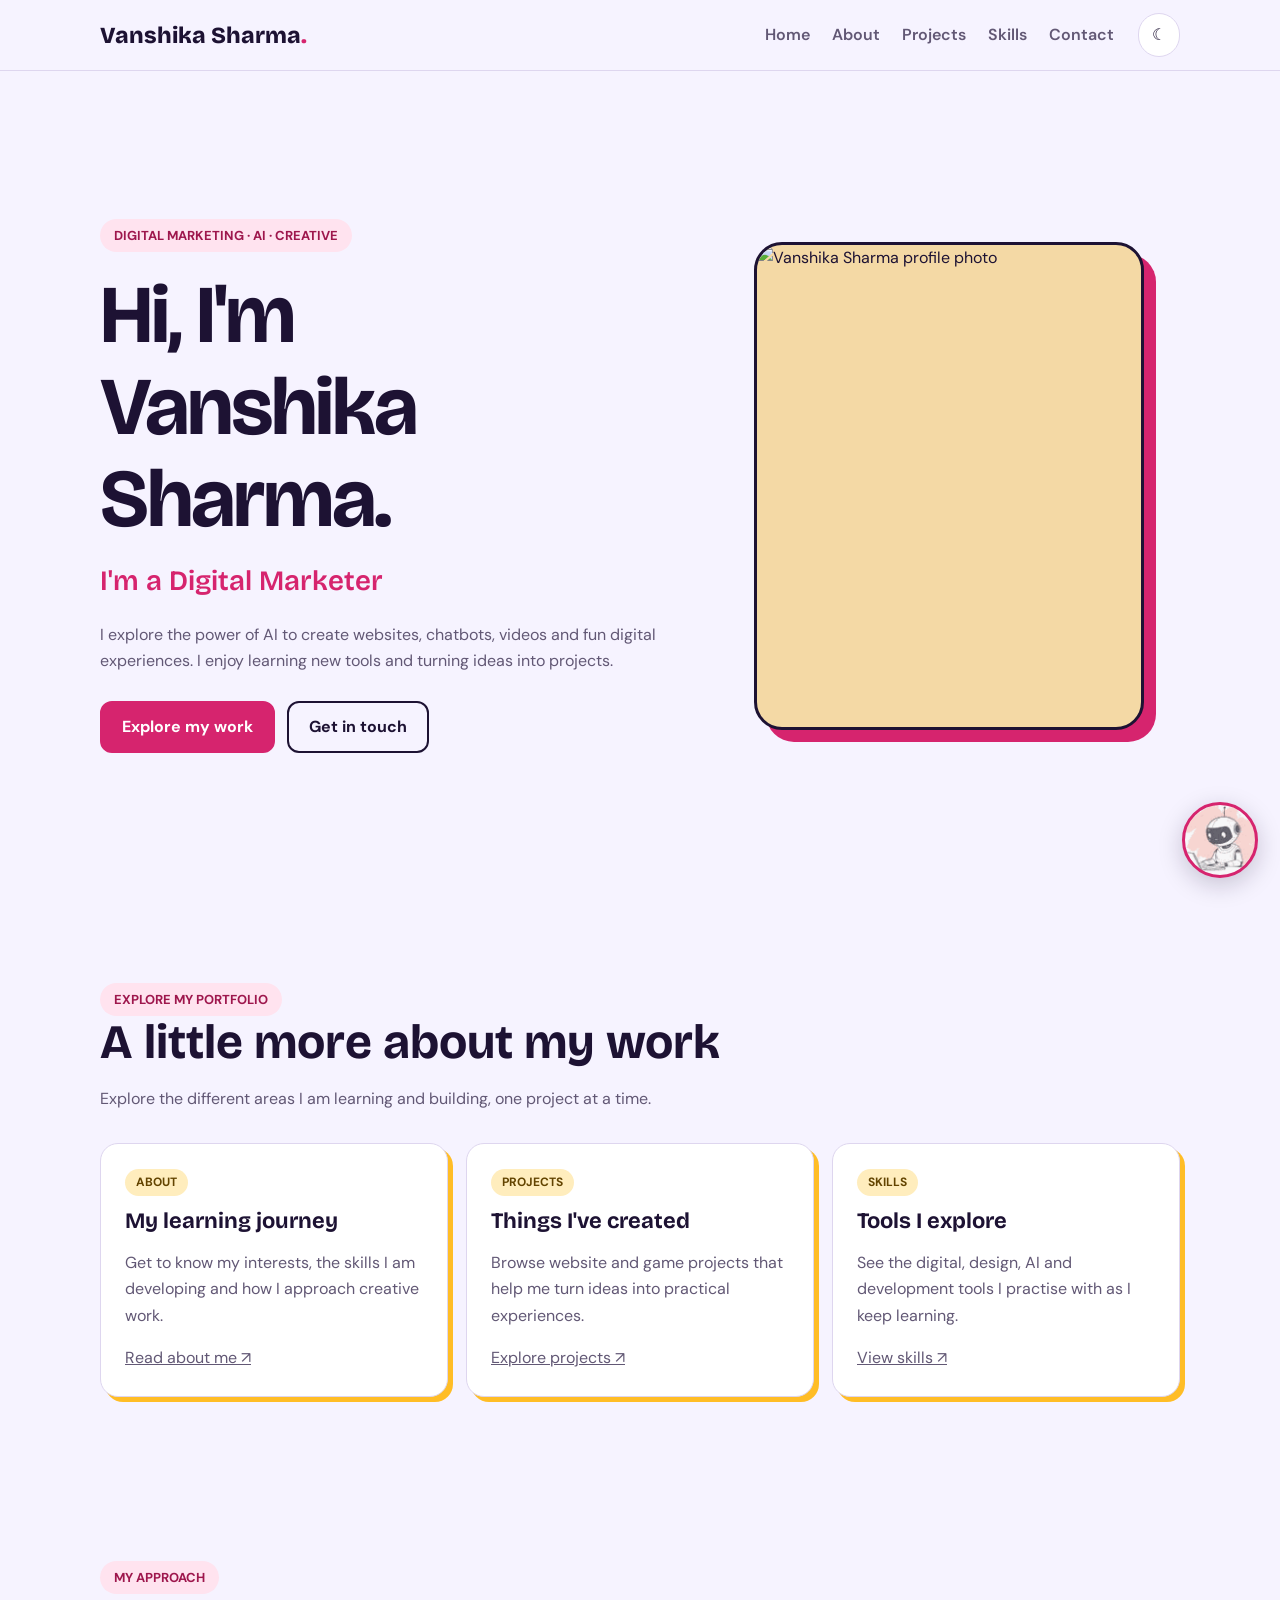
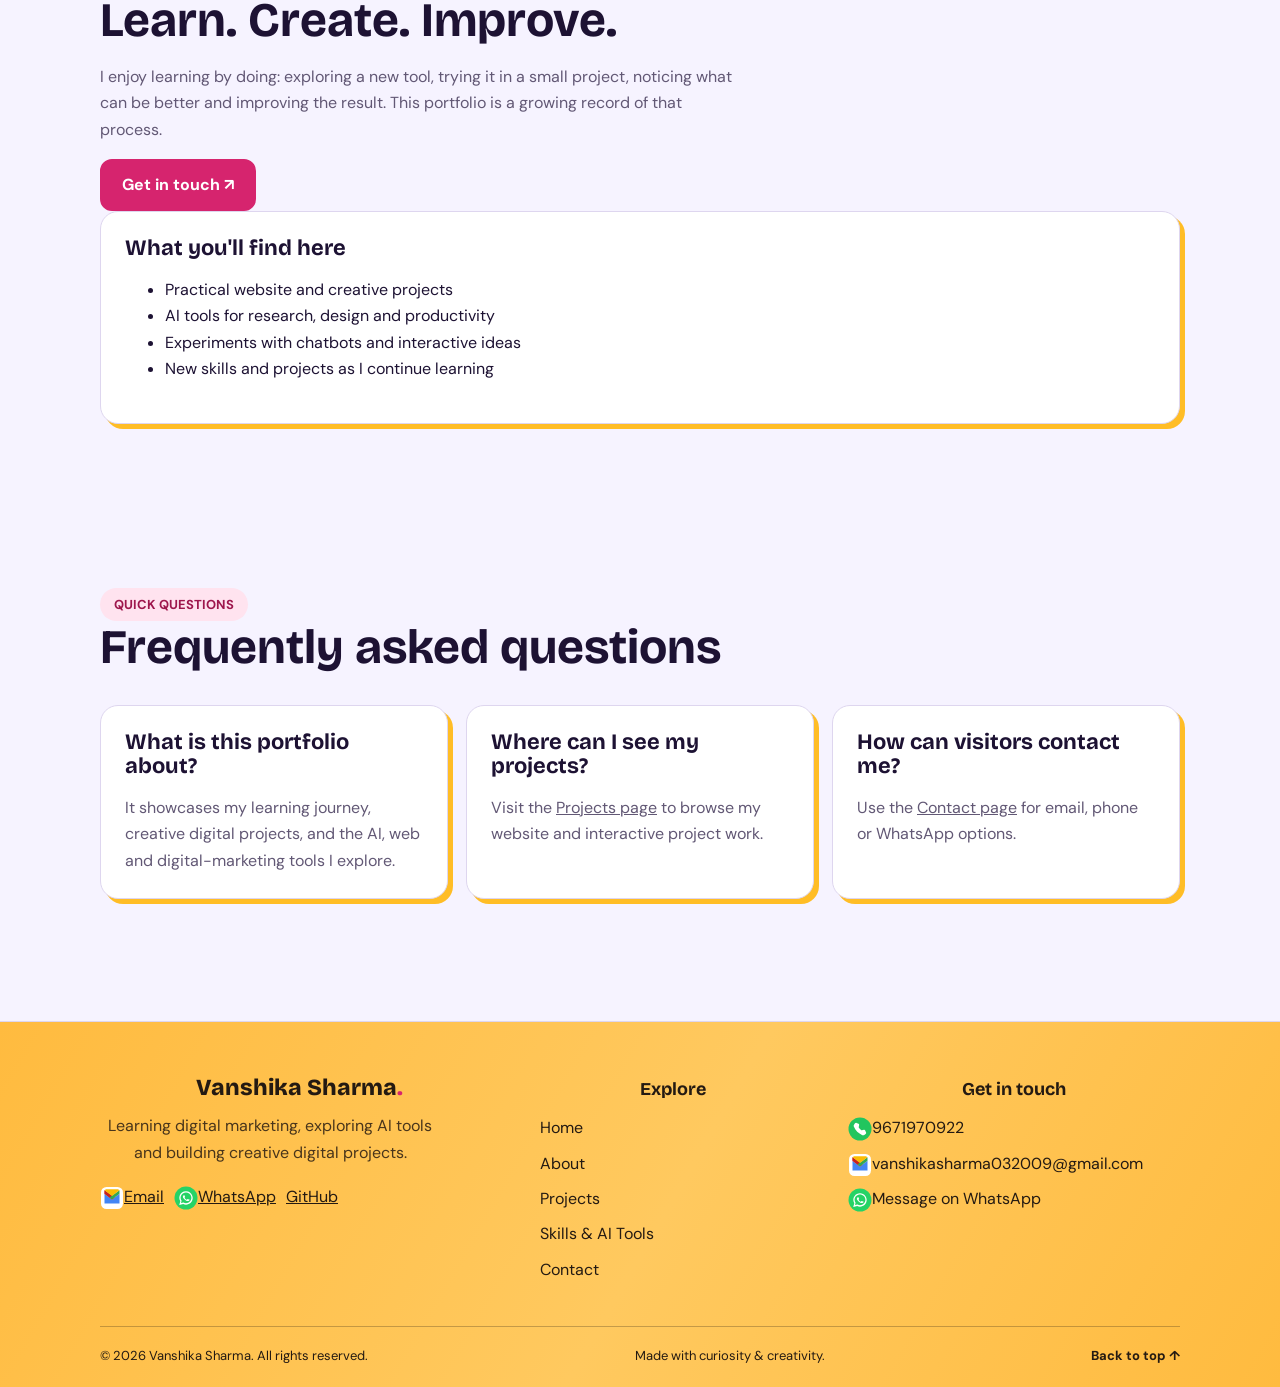
==== index.html @ e903e866 "Update portfolio SEO canonical, social preview and FAQ" ====
<!DOCTYPE html>
<html lang="en">
<head>
  <meta charset="UTF-8">
  <meta name="viewport" content="width=device-width, initial-scale=1">
  <meta name="description" content="Vanshika Sharma is an AI web developer and digital marketer in Kaithal, Haryana, exploring websites, chatbots, AI tools, design and digital projects online.">
<link rel="preconnect" href="https://fonts.googleapis.com">
  <link rel="preconnect" href="https://fonts.gstatic.com" crossorigin>
  <link href="https://fonts.googleapis.com/css2?family=Bricolage+Grotesque:wght@500;600;700;800&family=DM+Sans:wght@400;500;600;700&display=swap" rel="stylesheet">
  <title>Vanshika Sharma | AI Web Developer & Digital Marketer Portfolio</title>
  <link rel="canonical" href="https://my-portfolio-flame-six-29.vercel.app/">
  <meta property="og:type" content="website">
  <meta property="og:site_name" content="Vanshika Sharma Portfolio">
  <meta property="og:title" content="Vanshika Sharma | AI Web Developer & Digital Marketer Portfolio">
  <meta property="og:description" content="Vanshika Sharma is an AI web developer and digital marketer in Kaithal, Haryana, exploring websites, chatbots, AI tools, design and digital projects online.">
  <meta property="og:url" content="https://my-portfolio-flame-six-29.vercel.app/">
  <meta property="og:image" content="https://my-portfolio-flame-six-29.vercel.app/vanshika-profile.jpg">
  <meta property="og:image:alt" content="Web development workspace representing Vanshika Sharma's digital projects">
  <meta name="twitter:card" content="summary_large_image">
  <meta name="twitter:title" content="Vanshika Sharma | AI Web Developer & Digital Marketer Portfolio">
  <meta name="twitter:description" content="Vanshika Sharma is an AI web developer and digital marketer in Kaithal, Haryana, exploring websites, chatbots, AI tools, design and digital projects online.">
  <meta name="twitter:image" content="https://my-portfolio-flame-six-29.vercel.app/vanshika-profile.jpg"><style>
    :root{--bg:#f6f3ff;--surface:#fff;--ink:#1d1233;--muted:#625875;--line:#ded6ef;--accent:#d6246e;--gold:#ffbd26;--head:'Bricolage Grotesque',sans-serif;--body:'DM Sans',sans-serif}
    *{box-sizing:border-box}html{scroll-behavior:smooth;scroll-padding-top:85px}body{margin:0;background:var(--bg);color:var(--ink);font:16px/1.65 var(--body)}
    a{color:inherit}button{font:inherit;cursor:pointer}.wrap{width:min(1080px,calc(100% - 40px));margin:auto}
    header{position:sticky;top:0;z-index:10;background:#f6f3fff0;backdrop-filter:blur(12px);border-bottom:1px solid var(--line)}
    nav{min-height:70px;display:flex;align-items:center;gap:24px}.logo{font:800 23px var(--head);text-decoration:none;margin-right:auto}.navlinks{display:flex;gap:22px}.navlinks a{text-decoration:none;color:var(--muted);font-weight:600}.navlinks a:hover{color:var(--accent)}
    #theme{border:1px solid var(--line);background:var(--surface);color:var(--ink);padding:8px 13px;border-radius:30px}
    section{padding:82px 0}.hero{min-height:calc(100vh - 70px);display:grid;grid-template-columns:1.1fr .9fr;align-items:center;gap:55px}
    .eyebrow{display:inline-block;background:#ffe3ef;color:#9e174d;border-radius:30px;padding:6px 14px;font-weight:700;font-size:13px}
    h1,h2,h3{font-family:var(--head);line-height:1.12;margin:0}h1{font-size:clamp(46px,7vw,82px);letter-spacing:-2px;margin:18px 0}h2{font-size:clamp(32px,4.5vw,48px);margin-bottom:14px}h3{font-size:22px}
    .type{font:600 clamp(20px,3vw,28px) var(--head);color:var(--accent);min-height:1.5em}.lead,.muted{color:var(--muted);max-width:58ch}
    .actions{display:flex;gap:12px;flex-wrap:wrap;margin-top:26px}.btn{display:inline-block;text-decoration:none;border:2px solid var(--ink);border-radius:12px;padding:11px 20px;font-weight:700}.btn.primary{background:var(--accent);border-color:var(--accent);color:white}
    .portrait{width:min(100%,390px);aspect-ratio:4/5;justify-self:center;border:3px solid var(--ink);border-radius:28px;background:#f4d9a5;box-shadow:12px 12px 0 var(--accent);display:block;object-fit:cover;object-position:center 42%;padding:0}
    
    .section-head{margin-bottom:30px}.cards{display:grid;grid-template-columns:repeat(auto-fit,minmax(240px,1fr));gap:18px}
    .card{background:var(--surface);border:1px solid var(--line);border-radius:18px;padding:24px;box-shadow:5px 5px 0 var(--gold);transition:.2s}.card:hover{transform:translateY(-4px)}
    .card p{color:var(--muted);margin-bottom:0}
    .about-feature-card{padding:0;overflow:hidden;border-radius:20px;background:var(--surface);border:1px solid var(--line);box-shadow:0 8px 24px rgba(36,18,65,.09);transition:transform .25s ease,box-shadow .25s ease}
    .about-feature-card:hover{transform:translateY(-7px);box-shadow:0 16px 34px rgba(36,18,65,.16)}
    .about-feature-image{display:block;width:100%;height:175px;object-fit:cover;background:#e9e2f5}
    .about-feature-content{padding:20px 24px 24px}
    .about-feature-content h3{margin:13px 0 8px}
    .about-feature-content p{color:var(--muted);margin:0}
    .project-card{padding:0;overflow:hidden;box-shadow:0 8px 24px rgba(36,18,65,.09);border-radius:20px;transition:transform .25s ease,box-shadow .25s ease}
    .project-card:hover{transform:translateY(-7px);box-shadow:0 16px 34px rgba(36,18,65,.16)}
    .project-image{display:block;width:100%;height:190px;object-fit:cover;background:#e9e2f5}
    .project-content{padding:22px 24px 24px}
    .project-content p{color:var(--muted)}
    .project-content a{font-weight:700;text-decoration-thickness:1px;text-underline-offset:4px;color:var(--accent)}
    .project-content a:hover{text-decoration-thickness:2px}
    @media(max-width:760px){.project-image{height:175px}}
    .tag{display:inline-block;background:#ffedbd;color:#634400;border-radius:20px;padding:4px 11px;font-size:12px;font-weight:700;margin-bottom:13px}
    .skills{display:grid;grid-template-columns:repeat(auto-fit,minmax(260px,1fr));gap:20px}.skill{background:var(--surface);border:1px solid var(--line);padding:18px;border-radius:14px}.skilltop{display:flex;justify-content:space-between;font-weight:700;margin-bottom:10px}.track{height:9px;background:#e8e1f2;border-radius:20px;overflow:hidden}.fill{height:100%;width:0;background:linear-gradient(90deg,#8b5cf6,#d6246e);border-radius:20px;transition:width 1s}
    .tools{display:flex;flex-wrap:wrap;gap:10px}.tools span{background:var(--surface);border:1px solid var(--line);padding:8px 14px;border-radius:25px;font-weight:600}
    .contact{background:var(--ink);color:white;border-radius:24px;padding:38px}.contact p{color:#d4c9e8}.contact a{color:#ffd46d}
    footer{text-align:center;color:var(--muted);padding:30px 0;border-top:1px solid var(--line)}
    .dark{--bg:#140e24;--surface:#211936;--ink:#f3eeff;--muted:#b9adcf;--line:#3a2d53;--accent:#ff5c9d;--gold:#e4ae37;color-scheme:dark}
    .dark header{background:#140e24ed}.dark .eyebrow{background:#48233b;color:#ffb7d3}.dark .tag{background:#493b20;color:#ffe3a1}
    @media(max-width:760px){nav{flex-wrap:wrap;padding:12px 0}.navlinks{order:3;width:100%;overflow:auto;gap:18px;padding-bottom:5px}.navlinks a{white-space:nowrap}.hero{grid-template-columns:1fr;gap:35px;padding-top:55px}.portrait{max-width:280px;order:-1}section{padding:60px 0}}
    @media(prefers-reduced-motion:reduce){html{scroll-behavior:auto}*,*::before,*::after{transition:none!important}}
  
    /* Portfolio chatbot */
    #chat-launcher{position:fixed;right:22px;bottom:22px;z-index:1001;width:76px;height:76px;border-radius:50%;background:#fff url("[data-uri]") center/cover no-repeat;border:3px solid var(--accent);box-shadow:0 7px 24px #160d2b35;cursor:pointer;overflow:visible;transition:transform .2s}
    #chat-launcher:hover{transform:translateY(-4px)}
    #chat-panel{position:fixed;right:22px;bottom:112px;z-index:1000;width:min(380px,calc(100vw - 28px));height:510px;max-height:calc(100vh - 135px);background:var(--surface);color:var(--ink);border:1px solid var(--line);border-radius:20px;box-shadow:0 16px 50px #160d2b35;display:flex;flex-direction:column;overflow:hidden}
    #chat-panel[hidden]{display:none}
    .chat-head{display:flex;align-items:center;gap:11px;padding:14px 16px;background:var(--ink);color:#fff}
    .chat-avatar{flex:0 0 46px;width:46px;height:46px;border-radius:50%;background:#fff url("[data-uri]") center/cover no-repeat;border:2px solid var(--accent)}
    .chat-head strong{display:block;font:700 15px var(--head)}.chat-head small{color:#d8cde8;font-size:12px}
    #chat-close{margin-left:auto;border:0;background:transparent;color:#fff;font-size:25px;cursor:pointer}
    #chat-log{flex:1;overflow:auto;padding:15px;display:flex;flex-direction:column;gap:10px}
    .chat-msg{max-width:90%;padding:11px 13px;border-radius:14px;font-size:14px;line-height:1.55;overflow-wrap:anywhere}
    .chat-msg.bot{align-self:flex-start;background:var(--bg);border:1px solid var(--line)}
    .chat-msg.user{align-self:flex-end;background:var(--accent);color:#fff}
    .chat-msg a{color:inherit;font-weight:800;text-decoration:underline}
    #chat-quick{display:flex;gap:7px;flex-wrap:wrap;padding:0 13px 10px}
    #chat-quick button{border:1px solid var(--line);background:var(--surface);color:var(--ink);border-radius:18px;padding:7px 11px;font-size:12px;cursor:pointer}
    #chat-form{display:flex;gap:8px;padding:12px;border-top:1px solid var(--line)}
    #chat-input{min-width:0;flex:1;border:1px solid var(--line);border-radius:12px;padding:11px 12px;background:var(--bg);color:var(--ink);font:inherit}
    #chat-form button{width:43px;border:0;border-radius:12px;background:var(--accent);color:#fff;font-size:20px;cursor:pointer}
    @media(max-width:520px){#chat-launcher{width:66px;height:66px;right:14px;bottom:14px}#chat-panel{right:10px;bottom:92px;width:calc(100vw - 20px);height:min(510px,calc(100vh - 112px))}}
    
    /* Restored dark-green portfolio footer */
    .site-footer{background:linear-gradient(120deg,#102f23 0%,#174b33 52%,#103424 100%);color:#fff;padding:52px 0 20px;margin-top:40px}
    .site-footer .footer-grid{display:grid;grid-template-columns:1.5fr 1fr 1.25fr;gap:42px;padding-bottom:34px}
    .site-footer .logo{display:inline-block;color:#fff;margin:0 0 12px}
    .site-footer .footer-brand p{max-width:340px;color:#d6e8dc;margin:0 0 18px}
    .site-footer h3{font-size:18px;color:#fff;margin:5px 0 16px}
    .site-footer .footer-grid>div>a:not(.logo){display:block;width:fit-content;color:#d6e8dc;text-decoration:none;margin:9px 0;overflow-wrap:anywhere}
    .site-footer .footer-grid>div>a:hover,.site-footer .footer-social a:hover,.site-footer .footer-bottom a:hover{color:#ffcf70}
    .site-footer .footer-social{display:flex;flex-wrap:wrap;gap:10px}
    .site-footer .footer-contact-icon{width:17px;height:17px;flex:0 0 17px;color:currentColor;vertical-align:middle}\n    .site-footer .footer-contact-link{display:flex!important;align-items:center;gap:9px}\n    .site-footer .footer-social a{display:inline-flex;align-items:center;gap:7px;color:#fff;text-decoration:none;border:1px solid #ffffff55;border-radius:22px;padding:6px 13px;font-size:13px}
    .site-footer .footer-bottom{border-top:1px solid #ffffff35;padding-top:18px;display:flex;justify-content:space-between;align-items:center;gap:14px;flex-wrap:wrap;color:#d6e8dc;font-size:13px}
    .site-footer .footer-bottom a{color:#fff;text-decoration:none;font-weight:700}
    @media(max-width:700px){.site-footer{padding:40px 0 18px}.site-footer .footer-grid{grid-template-columns:1fr;gap:24px;padding-bottom:26px}.site-footer .footer-bottom{align-items:flex-start;flex-direction:column;gap:8px}}


    /* Warm yellow footer to match the contact-card accent */
    .site-footer{background:linear-gradient(120deg,#FFBB3F 0%,#FFC95F 52%,#FFBB3F 100%);color:#241A12}
    .site-footer .logo,.site-footer h3,.site-footer .footer-grid>div>a:not(.logo),.site-footer .footer-social a,.site-footer .footer-bottom,.site-footer .footer-bottom a{color:#241A12}
    .site-footer .footer-brand p{color:#49351B}
    .site-footer .footer-grid>div>a:hover,.site-footer .footer-social a:hover,.site-footer .footer-bottom a:hover{color:#754000}
    .site-footer .footer-social a{border-color:#241A1266}
    .site-footer .footer-bottom{border-top-color:#241A1244}

    .app-icon{width:24px!important;height:24px!important;flex:0 0 24px;vertical-align:middle;display:inline-block}\n</style></head><body><header><nav class="wrap"><a class="logo" href="index.html">Vanshika Sharma<span style="color:var(--accent)">.</span></a><div class="navlinks"><a aria-current="page" href="index.html">Home</a><a  href="about.html">About</a><a  href="projects.html">Projects</a><a  href="skills.html">Skills</a><a  href="contact.html">Contact</a></div><button id="theme" type="button" aria-label="Toggle color theme">☾</button></nav></header><main class="page-main" id="top"><section class="hero wrap" id="home">
    <div>
      <span class="eyebrow">DIGITAL MARKETING · AI · CREATIVE</span>
      <h1>Hi, I'm<br>Vanshika Sharma.</h1>
      <div class="type">I'm a <span id="type">Digital Marketer</span></div>
      <p class="lead">I explore the power of AI to create websites, chatbots, videos and fun digital experiences. I enjoy learning new tools and turning ideas into projects.</p>
      <div class="actions"><a class="btn primary" href="projects.html">Explore my work</a><a class="btn" href="contact.html">Get in touch</a></div>
    </div>
    <img class="portrait" src="vanshika-profile.jpg?v=2" alt="Vanshika Sharma profile photo" loading="eager" decoding="async">
  </section>
<section class="extra-section"><div class="wrap"><div class="section-head"><span class="eyebrow">EXPLORE MY PORTFOLIO</span><h2>A little more about my work</h2><p class="muted">Explore the different areas I am learning and building, one project at a time.</p></div><div class="cards"><article class="card"><span class="tag">ABOUT</span><h3>My learning journey</h3><p>Get to know my interests, the skills I am developing and how I approach creative work.</p><p><a class="text-link" href="about.html">Read about me ↗</a></p></article><article class="card"><span class="tag">PROJECTS</span><h3>Things I've created</h3><p>Browse website and game projects that help me turn ideas into practical experiences.</p><p><a class="text-link" href="projects.html">Explore projects ↗</a></p></article><article class="card"><span class="tag">SKILLS</span><h3>Tools I explore</h3><p>See the digital, design, AI and development tools I practise with as I keep learning.</p><p><a class="text-link" href="skills.html">View skills ↗</a></p></article></div></div></section>
<section class="extra-section soft-section"><div class="wrap split-section"><div><span class="eyebrow">MY APPROACH</span><h2>Learn. Create. Improve.</h2><p class="muted">I enjoy learning by doing: exploring a new tool, trying it in a small project, noticing what can be better and improving the result. This portfolio is a growing record of that process.</p><a class="btn primary" href="contact.html">Get in touch ↗</a></div><div class="card"><h3>What you'll find here</h3><ul class="feature-list"><li>Practical website and creative projects</li><li>AI tools for research, design and productivity</li><li>Experiments with chatbots and interactive ideas</li><li>New skills and projects as I continue learning</li></ul></div></div></section>
<section class="extra-section" id="faq"><div class="wrap"><div class="section-head"><span class="eyebrow">QUICK QUESTIONS</span><h2>Frequently asked questions</h2></div><div class="cards"><article class="card"><h3>What is this portfolio about?</h3><p>It showcases my learning journey, creative digital projects, and the AI, web and digital-marketing tools I explore.</p></article><article class="card"><h3>Where can I see my projects?</h3><p>Visit the <a href="projects.html">Projects page</a> to browse my website and interactive project work.</p></article><article class="card"><h3>How can visitors contact me?</h3><p>Use the <a href="contact.html">Contact page</a> for email, phone or WhatsApp options.</p></article></div></div></section>
</main><footer class="site-footer"><div class="wrap footer-grid"><div class="footer-brand"><a class="logo" href="index.html">Vanshika Sharma<span style="color:var(--accent)">.</span></a><p>Learning digital marketing, exploring AI tools and building creative digital projects.</p><div class="footer-social"><a href="mailto:vanshikasharma032009@gmail.com"><svg class="footer-contact-icon app-icon" viewBox="0 0 48 48" aria-hidden="true"><rect x="2" y="2" width="44" height="44" rx="11" fill="#fff"/><path fill="#4285F4" d="M9 15.5 24 27l15-11.5V35H9z"/><path fill="#EA4335" d="M9 15.5 24 27l5.2-4L9 8.5z"/><path fill="#C5221F" d="M9 15.5 24 27l5.2-4L9 8.5z"/><path fill="#34A853" d="M39 15.5 24 27l-5.2-4L39 8.5z"/><path fill="#FBBC04" d="M9 8.5 24 20l15-11.5-3-2.2H12z"/></svg>Email</a><a href="https://wa.me/919671970922" target="_blank" rel="noopener"><svg class="footer-contact-icon app-icon" viewBox="0 0 48 48" aria-hidden="true"><circle cx="24" cy="24" r="23" fill="#25D366"/><path fill="#fff" d="M24 10.5c-7.4 0-13.4 5.9-13.4 13.2 0 2.5.7 4.8 2 6.8l-2.1 7.7 7.9-2.1c1.7.9 3.6 1.3 5.6 1.3 7.4 0 13.4-5.9 13.4-13.2S31.4 10.5 24 10.5Zm0 23.9c-1.8 0-3.5-.5-5-1.4l-.4-.2-4.6 1.2 1.2-4.4-.3-.5a10.7 10.7 0 0 1-1.7-5.4c0-5.9 4.9-10.7 10.8-10.7s10.8 4.8 10.8 10.7S30 34.4 24 34.4Z"/><path fill="#fff" d="M30 26.9c-.3-.2-1.9-.9-2.2-1-.3-.1-.5-.2-.7.2-.2.3-.8 1-1 1.2-.2.2-.4.2-.7.1-.3-.2-1.3-.5-2.5-1.6-.9-.8-1.5-1.8-1.7-2.1-.2-.3 0-.5.1-.7l.5-.6c.2-.2.2-.3.3-.6.1-.2 0-.4 0-.6-.1-.2-.7-1.7-1-2.3-.2-.6-.5-.5-.7-.5h-.6c-.2 0-.6.1-.9.4-.3.3-1.2 1.1-1.2 2.6s1.2 3 1.4 3.2c.2.2 2.3 3.5 5.6 4.8.8.3 1.4.5 1.9.6.8.2 1.5.2 2.1.1.7-.1 1.9-.8 2.2-1.5.3-.7.3-1.3.2-1.5-.1-.1-.3-.2-.6-.3Z"/></svg>WhatsApp</a><a href="https://github.com/vanshikasharma032009-cyber" target="_blank" rel="noopener">GitHub</a></div></div><div><h3>Explore</h3><a href="index.html">Home</a><a href="about.html">About</a><a href="projects.html">Projects</a><a href="skills.html">Skills & AI Tools</a><a href="contact.html">Contact</a></div><div><h3>Get in touch</h3><a class="footer-contact-link" href="tel:+919671970922"><svg class="footer-contact-icon app-icon" viewBox="0 0 48 48" aria-hidden="true"><circle cx="24" cy="24" r="23" fill="#22C55E"/><path fill="#fff" d="M16.1 11.5c-.8 0-1.6.4-2.1 1.1l-2 2.8c-.8 1.1-.9 2.5-.4 3.8 3.1 7.8 9.3 14 17.1 17.1 1.3.5 2.7.4 3.8-.4l2.8-2c.9-.7 1.3-1.8.9-2.8l-1.8-4.2c-.4-.9-1.4-1.4-2.4-1.2l-4.1.8a2 2 0 0 1-1.8-.5l-4.1-4.1a2 2 0 0 1-.5-1.8l.8-4.1c.2-1-.3-2-1.2-2.4l-4.2-1.8c-.3-.2-.6-.3-.8-.3Z"/></svg>9671970922</a><a class="footer-contact-link" href="mailto:vanshikasharma032009@gmail.com"><svg class="footer-contact-icon app-icon" viewBox="0 0 48 48" aria-hidden="true"><rect x="2" y="2" width="44" height="44" rx="11" fill="#fff"/><path fill="#4285F4" d="M9 15.5 24 27l15-11.5V35H9z"/><path fill="#EA4335" d="M9 15.5 24 27l5.2-4L9 8.5z"/><path fill="#C5221F" d="M9 15.5 24 27l5.2-4L9 8.5z"/><path fill="#34A853" d="M39 15.5 24 27l-5.2-4L39 8.5z"/><path fill="#FBBC04" d="M9 8.5 24 20l15-11.5-3-2.2H12z"/></svg>vanshikasharma032009@gmail.com</a><a class="footer-contact-link" href="https://wa.me/919671970922" target="_blank" rel="noopener"><svg class="footer-contact-icon app-icon" viewBox="0 0 48 48" aria-hidden="true"><circle cx="24" cy="24" r="23" fill="#25D366"/><path fill="#fff" d="M24 10.5c-7.4 0-13.4 5.9-13.4 13.2 0 2.5.7 4.8 2 6.8l-2.1 7.7 7.9-2.1c1.7.9 3.6 1.3 5.6 1.3 7.4 0 13.4-5.9 13.4-13.2S31.4 10.5 24 10.5Zm0 23.9c-1.8 0-3.5-.5-5-1.4l-.4-.2-4.6 1.2 1.2-4.4-.3-.5a10.7 10.7 0 0 1-1.7-5.4c0-5.9 4.9-10.7 10.8-10.7s10.8 4.8 10.8 10.7S30 34.4 24 34.4Z"/><path fill="#fff" d="M30 26.9c-.3-.2-1.9-.9-2.2-1-.3-.1-.5-.2-.7.2-.2.3-.8 1-1 1.2-.2.2-.4.2-.7.1-.3-.2-1.3-.5-2.5-1.6-.9-.8-1.5-1.8-1.7-2.1-.2-.3 0-.5.1-.7l.5-.6c.2-.2.2-.3.3-.6.1-.2 0-.4 0-.6-.1-.2-.7-1.7-1-2.3-.2-.6-.5-.5-.7-.5h-.6c-.2 0-.6.1-.9.4-.3.3-1.2 1.1-1.2 2.6s1.2 3 1.4 3.2c.2.2 2.3 3.5 5.6 4.8.8.3 1.4.5 1.9.6.8.2 1.5.2 2.1.1.7-.1 1.9-.8 2.2-1.5.3-.7.3-1.3.2-1.5-.1-.1-.3-.2-.6-.3Z"/></svg>Message on WhatsApp</a></div></div><div class="wrap footer-bottom"><span>© <span id="year"></span> Vanshika Sharma. All rights reserved.</span><span>Made with curiosity & creativity.</span><a href="#top">Back to top ↑</a></div></footer><script>
  const words=["Digital Marketer","AI Content Creator","Website Builder","Chatbot Maker"];
  let wi=0,ci=0,del=false;const typed=document.getElementById("type");
  function typeLoop(){const word=words[wi];ci+=del?-1:1;typed.textContent=word.slice(0,ci);let delay=del?45:90;if(!del&&ci===word.length){del=true;delay=1300}else if(del&&ci===0){del=false;wi=(wi+1)%words.length;delay=250}setTimeout(typeLoop,delay)}
  if(typed&&!matchMedia("(prefers-reduced-motion: reduce)").matches)typeLoop();
  const themeBtn=document.getElementById("theme");if(themeBtn)themeBtn.addEventListener("click",()=>{document.body.classList.toggle("dark");themeBtn.textContent=document.body.classList.contains("dark")?"☀":"☾"});
  const yearEl=document.getElementById("year");if(yearEl)yearEl.textContent=new Date().getFullYear();
  const observer=new IntersectionObserver(entries=>entries.forEach(entry=>{if(entry.isIntersecting){entry.target.style.width=entry.target.dataset.width+"%";observer.unobserve(entry.target)}}),{threshold:.3});
  document.querySelectorAll(".fill").forEach(el=>observer.observe(el));
</script><div id="chatbot-widget">
  <section id="chat-panel" aria-label="Portfolio chat assistant" hidden>
    <div class="chat-head"><div class="chat-avatar" role="img" aria-label="Chatbot mascot"></div><div><strong>Vanshika Sharma's Assistant</strong><small>Ask about projects, skills & contact</small></div><button id="chat-close" type="button" aria-label="Close chat">×</button></div>
    <div id="chat-log" aria-live="polite"><div class="chat-msg bot">Namaste! Main Vanshika Sharma ka portfolio assistant hoon. Aap unke projects, skills, AI tools ya contact ke baare mein pooch sakte hain.</div></div>
    <div id="chat-quick"><button type="button" data-question="Projects dikhao">Projects</button><button type="button" data-question="Skills aur AI tools">Skills & AI tools</button><button type="button" data-question="Contact kaise karein?">Contact</button></div>
    <form id="chat-form"><input id="chat-input" type="text" placeholder="Type your message..." autocomplete="off" aria-label="Type your message" required><button type="submit" aria-label="Send message">➤</button></form>
  </section>
  <button id="chat-launcher" type="button" aria-label="Open portfolio chatbot" aria-expanded="false"></button>
</div>
<script>
(function(){
  const launcher=document.getElementById('chat-launcher'),panel=document.getElementById('chat-panel'),close=document.getElementById('chat-close'),log=document.getElementById('chat-log'),form=document.getElementById('chat-form'),input=document.getElementById('chat-input');
  if(!launcher||!panel)return;
  const wa='https://wa.me/919671970922',mail='mailto:vanshikasharma032009@gmail.com';
  function toggle(open){panel.hidden=!open;launcher.setAttribute('aria-expanded',String(open));if(open)input.focus()}
  launcher.addEventListener('click',()=>toggle(panel.hidden));close.addEventListener('click',()=>toggle(false));
  document.addEventListener('keydown',e=>{if(e.key==='Escape'&&!panel.hidden)toggle(false)});
  function add(text,who,links){const el=document.createElement('div');el.className='chat-msg '+who;el.textContent=text;if(links){links.forEach(item=>{const a=document.createElement('a');a.href=item.href;a.textContent=' '+item.label;a.target=item.href.startsWith('http')?'_blank':'_self';a.rel='noopener noreferrer';el.appendChild(a)})}log.appendChild(el);log.scrollTop=log.scrollHeight}
  function answer(q){
    const s=q.toLowerCase(),hi=/[ऀ-ॿ]|\b(kaise|kya|batao|dikhao|hai|karna|karo|mujhe|aap|namaste|hindi|kitna|kahan|kaun)\b/.test(s);
    const say=(en,hn)=>hi?hn:en;
    if(/\b(hi|hello|hey|namaste|hii|good morning|good evening)\b/.test(s))return say("Hello! Welcome to Vanshika Sharma's portfolio. Ask me about her background, projects, skills, AI tools or contact details.","Namaste! Vanshika Sharma ke portfolio mein swagat hai. Aap unke About, Projects, Skills, AI tools ya Contact ke baare mein pooch sakte hain.");
    if(/cycle racer/.test(s))return say("Cycle Racer is a browser-based cycle racing game project. Open it: https://remix-cycle-racer-4096.ai.studio/","Cycle Racer ek browser-based cycle racing game hai. Yahan try karein: https://remix-cycle-racer-4096.ai.studio/");
    if(/bubble blast/.test(s))return say("Bubble Blast is a game project. Its code is on GitHub: https://github.com/vanshikasharma032009-cyber/BUBBLE-BLAST-GAME","Bubble Blast ek game project hai. Iska code GitHub par hai: https://github.com/vanshikasharma032009-cyber/BUBBLE-BLAST-GAME");
    if(/bal vikas/.test(s))return say("Bal Vikas Global School is a website project with information arranged into clear sections. Visit: https://bvgs.onrender.com/about.html","Bal Vikas Global School ek website project hai. Website dekhein: https://bvgs.onrender.com/about.html");
    if(/\b(project|work|portfolio|website|game)\b/.test(s))return say("Featured projects: Bal Vikas Global School website, Cycle Racer game and Bubble Blast game. Open the Projects page for details.","Featured projects hain: Bal Vikas Global School website, Cycle Racer game aur Bubble Blast game. Details Projects page par hain.");
    if(/\b(skill|skills|learn|learning|digital marketing|website building|chatbot)\b/.test(s))return say("Vanshika Sharma is learning AI tools and prompting, website building, chatbot building, digital marketing, Canva/design and video editing.","Vanshika Sharma AI tools aur prompting, website building, chatbot building, digital marketing, Canva/design aur video editing seekh rahi hain.");
    if(/\b(tool|tools|chatgpt|claude|gemini|canva|midjourney|runway|capcut|perplexity|deepseek|cursor|replit|figma|photoshop|elevenlabs|suno|gamma)\b/.test(s))return say("The portfolio explores AI assistants (ChatGPT, Claude, Gemini, Copilot, Perplexity and DeepSeek), design tools (Canva, Photoshop, Illustrator and Figma), creative tools (Midjourney, Runway, Pika, Kling, CapCut, ElevenLabs and Suno), plus productivity and coding tools. See Skills & AI Tools.","Portfolio mein AI assistants (ChatGPT, Claude, Gemini, Copilot, Perplexity, DeepSeek), design tools (Canva, Photoshop, Illustrator, Figma), creative tools (Midjourney, Runway, Pika, Kling, CapCut, ElevenLabs, Suno) aur productivity/coding tools explore hote hain. Skills page dekhein.");
    if(/\b(about|vanshika|who|background|journey|interests)\b/.test(s))return say("Vanshika Sharma is learning Digital Marketing with AI and building practical skills through hands-on projects. She enjoys creating websites and experimenting with AI-powered content.","Vanshika Sharma Digital Marketing with AI seekh rahi hain aur hands-on projects se practical skills develop kar rahi hain. Unhe websites banana aur AI-powered content explore karna pasand hai.");
    if(/\b(contact|phone|number|whatsapp|email|reach|sampark|call)\b/.test(s))return say("Contact Vanshika Sharma by phone at 9671970922, WhatsApp or email at vanshikasharma032009@gmail.com.","Vanshika Sharma se phone 9671970922, WhatsApp ya email vanshikasharma032009@gmail.com par contact karein.");
    if(/\b(page|pages|navigate|menu|home|footer)\b/.test(s))return say("This portfolio has separate Home, About, Projects, Skills and Contact pages. Use the top navigation or footer links to move between them.","Portfolio mein Home, About, Projects, Skills aur Contact ke alag pages hain. Navigation menu ya footer links se pages khol sakte hain.");
    if(/\b(chatbot|assistant|bot)\b/.test(s))return say("You're chatting with the portfolio's built-in guide. It answers common questions about projects, learning areas, tools and contact details in English or Hindi.","Aap portfolio ke built-in assistant se baat kar rahe hain. Ye projects, skills, tools aur contact ke common questions ka Hindi ya English mein jawab deta hai.");
    return say("I can help with Vanshika Sharma's About page, projects, skills, AI tools, website pages and contact details. Ask about a specific project or tool; I won't guess details that aren't listed.","Main Vanshika Sharma ke About, Projects, Skills, AI tools, website pages aur Contact ke baare mein bata sakta hoon. Kisi specific project ya tool ke baare mein poochhein; jo detail listed nahi hai uska guess nahi karunga.");
  }
  function send(q){q=(q||'').trim();if(!q)return;add(q,'user');const a=answer(q);const links=/contact|phone|number|whatsapp|email|hire|sampark|baat|price|rate/i.test(q)?[{href:wa,label:'WhatsApp'},{href:mail,label:'Email'}]:[];add(a,'bot',links)}
  form.addEventListener('submit',e=>{e.preventDefault();send(input.value);input.value='';input.focus()});
  document.querySelectorAll('#chat-quick button').forEach(b=>b.addEventListener('click',()=>send(b.dataset.question)));
})();
</script>


<script type="application/ld+json">
{"@context":"https://schema.org","@type":"Person","name":"Vanshika Sharma","url":"https://my-portfolio-flame-six-29.vercel.app/","image":"https://my-portfolio-flame-six-29.vercel.app/vanshika-profile.jpg","jobTitle":"Aspiring AI Web Developer and Digital Marketer","address":{"@type":"PostalAddress","addressLocality":"Kaithal","addressRegion":"Haryana","addressCountry":"IN"},"sameAs":["https://github.com/vanshikasharma032009-cyber"]}
</script>
<script type="application/ld+json">
{"@context":"https://schema.org","@type":"FAQPage","mainEntity":[{"@type":"Question","name":"What is this portfolio about?","acceptedAnswer":{"@type":"Answer","text":"It showcases my learning journey, creative digital projects, and the AI, web and digital-marketing tools I explore."}},{"@type":"Question","name":"Where can I see my projects?","acceptedAnswer":{"@type":"Answer","text":"Visit the Projects page to browse my website and interactive project work."}},{"@type":"Question","name":"How can visitors contact me?","acceptedAnswer":{"@type":"Answer","text":"Use the Contact page for email, phone or WhatsApp options."}}]}
</script>
</body></html>
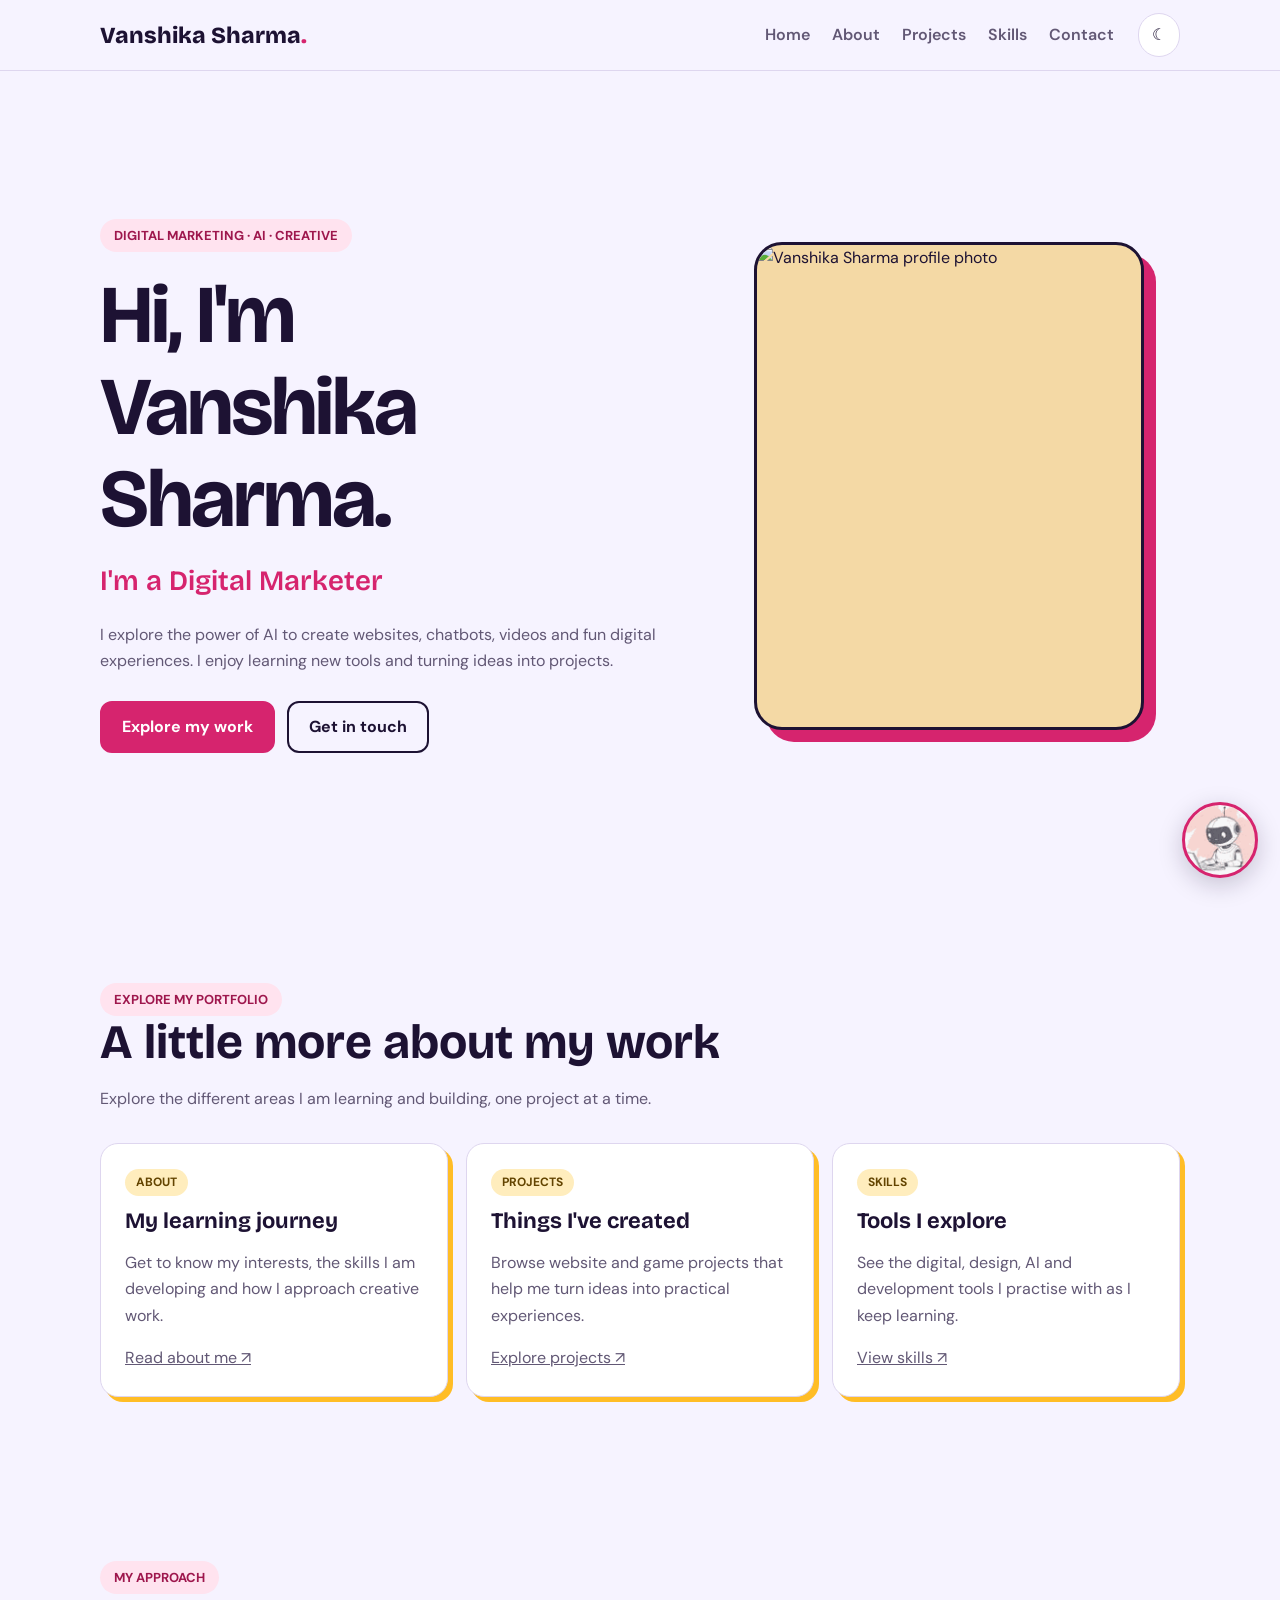
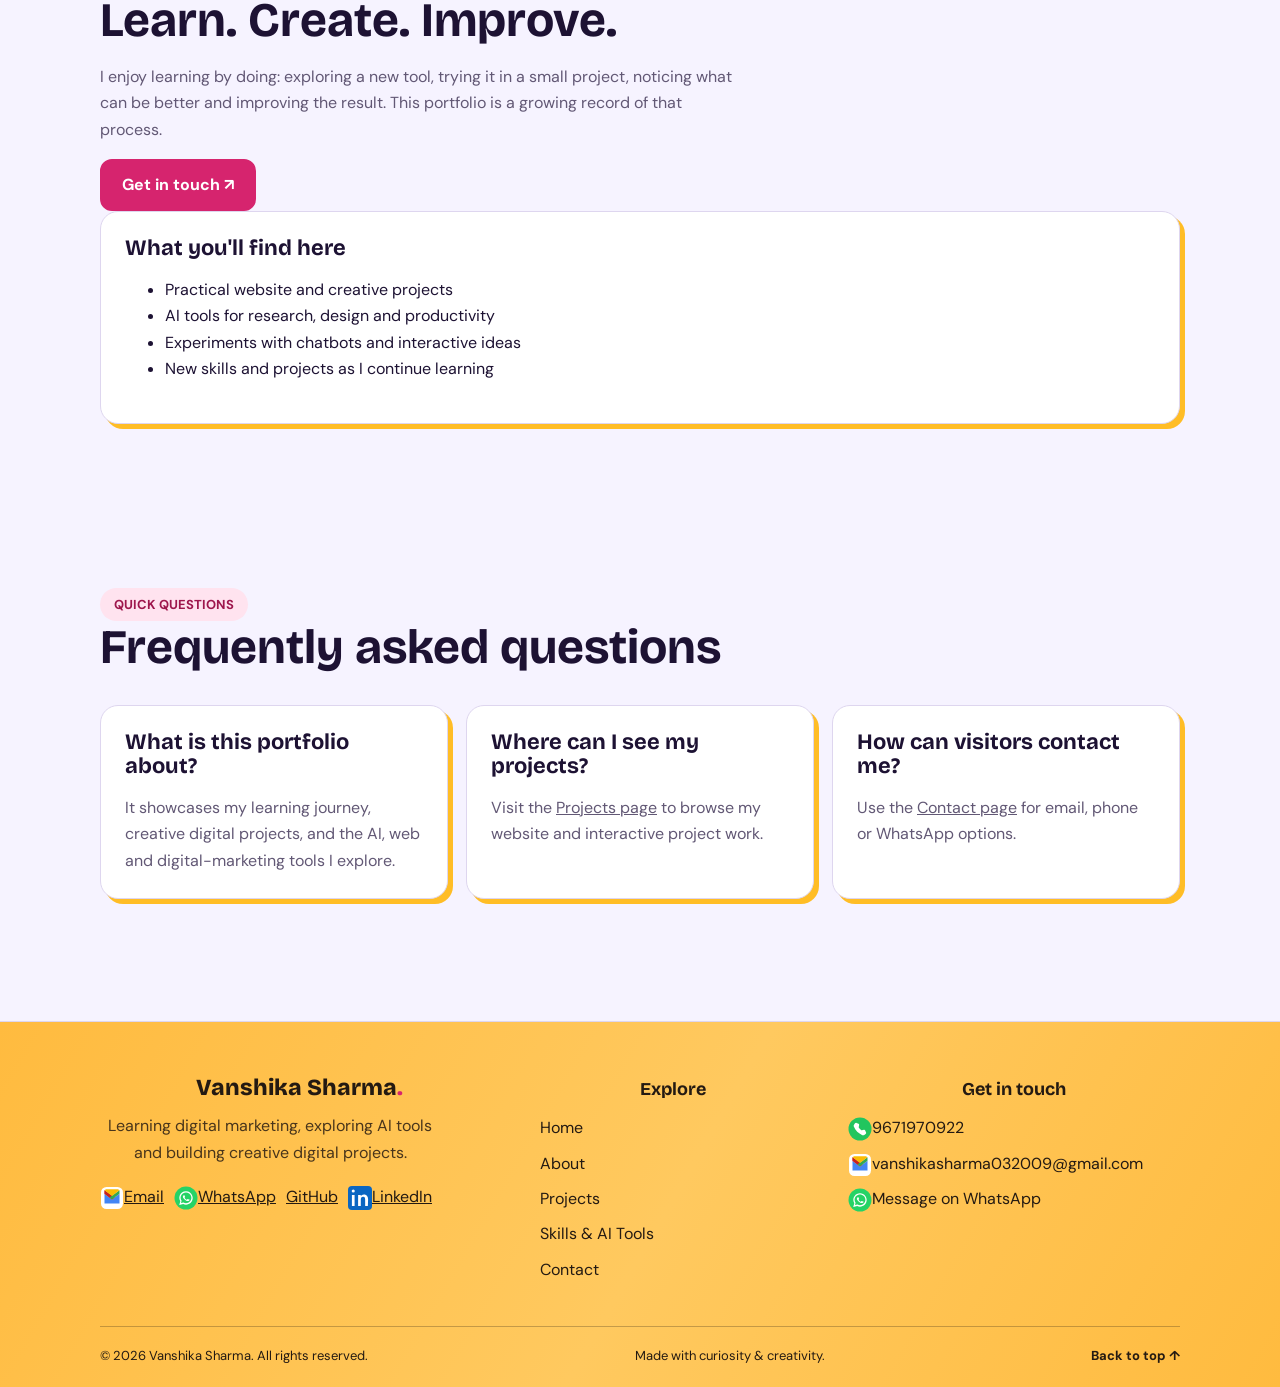
==== commit be6145eb: "Add LinkedIn profile links to portfolio" ====
--- a/index.html
+++ b/index.html
@@ -117,7 +117,7 @@
 <section class="extra-section"><div class="wrap"><div class="section-head"><span class="eyebrow">EXPLORE MY PORTFOLIO</span><h2>A little more about my work</h2><p class="muted">Explore the different areas I am learning and building, one project at a time.</p></div><div class="cards"><article class="card"><span class="tag">ABOUT</span><h3>My learning journey</h3><p>Get to know my interests, the skills I am developing and how I approach creative work.</p><p><a class="text-link" href="about.html">Read about me ↗</a></p></article><article class="card"><span class="tag">PROJECTS</span><h3>Things I've created</h3><p>Browse website and game projects that help me turn ideas into practical experiences.</p><p><a class="text-link" href="projects.html">Explore projects ↗</a></p></article><article class="card"><span class="tag">SKILLS</span><h3>Tools I explore</h3><p>See the digital, design, AI and development tools I practise with as I keep learning.</p><p><a class="text-link" href="skills.html">View skills ↗</a></p></article></div></div></section>
 <section class="extra-section soft-section"><div class="wrap split-section"><div><span class="eyebrow">MY APPROACH</span><h2>Learn. Create. Improve.</h2><p class="muted">I enjoy learning by doing: exploring a new tool, trying it in a small project, noticing what can be better and improving the result. This portfolio is a growing record of that process.</p><a class="btn primary" href="contact.html">Get in touch ↗</a></div><div class="card"><h3>What you'll find here</h3><ul class="feature-list"><li>Practical website and creative projects</li><li>AI tools for research, design and productivity</li><li>Experiments with chatbots and interactive ideas</li><li>New skills and projects as I continue learning</li></ul></div></div></section>
 <section class="extra-section" id="faq"><div class="wrap"><div class="section-head"><span class="eyebrow">QUICK QUESTIONS</span><h2>Frequently asked questions</h2></div><div class="cards"><article class="card"><h3>What is this portfolio about?</h3><p>It showcases my learning journey, creative digital projects, and the AI, web and digital-marketing tools I explore.</p></article><article class="card"><h3>Where can I see my projects?</h3><p>Visit the <a href="projects.html">Projects page</a> to browse my website and interactive project work.</p></article><article class="card"><h3>How can visitors contact me?</h3><p>Use the <a href="contact.html">Contact page</a> for email, phone or WhatsApp options.</p></article></div></div></section>
-</main><footer class="site-footer"><div class="wrap footer-grid"><div class="footer-brand"><a class="logo" href="index.html">Vanshika Sharma<span style="color:var(--accent)">.</span></a><p>Learning digital marketing, exploring AI tools and building creative digital projects.</p><div class="footer-social"><a href="mailto:vanshikasharma032009@gmail.com"><svg class="footer-contact-icon app-icon" viewBox="0 0 48 48" aria-hidden="true"><rect x="2" y="2" width="44" height="44" rx="11" fill="#fff"/><path fill="#4285F4" d="M9 15.5 24 27l15-11.5V35H9z"/><path fill="#EA4335" d="M9 15.5 24 27l5.2-4L9 8.5z"/><path fill="#C5221F" d="M9 15.5 24 27l5.2-4L9 8.5z"/><path fill="#34A853" d="M39 15.5 24 27l-5.2-4L39 8.5z"/><path fill="#FBBC04" d="M9 8.5 24 20l15-11.5-3-2.2H12z"/></svg>Email</a><a href="https://wa.me/919671970922" target="_blank" rel="noopener"><svg class="footer-contact-icon app-icon" viewBox="0 0 48 48" aria-hidden="true"><circle cx="24" cy="24" r="23" fill="#25D366"/><path fill="#fff" d="M24 10.5c-7.4 0-13.4 5.9-13.4 13.2 0 2.5.7 4.8 2 6.8l-2.1 7.7 7.9-2.1c1.7.9 3.6 1.3 5.6 1.3 7.4 0 13.4-5.9 13.4-13.2S31.4 10.5 24 10.5Zm0 23.9c-1.8 0-3.5-.5-5-1.4l-.4-.2-4.6 1.2 1.2-4.4-.3-.5a10.7 10.7 0 0 1-1.7-5.4c0-5.9 4.9-10.7 10.8-10.7s10.8 4.8 10.8 10.7S30 34.4 24 34.4Z"/><path fill="#fff" d="M30 26.9c-.3-.2-1.9-.9-2.2-1-.3-.1-.5-.2-.7.2-.2.3-.8 1-1 1.2-.2.2-.4.2-.7.1-.3-.2-1.3-.5-2.5-1.6-.9-.8-1.5-1.8-1.7-2.1-.2-.3 0-.5.1-.7l.5-.6c.2-.2.2-.3.3-.6.1-.2 0-.4 0-.6-.1-.2-.7-1.7-1-2.3-.2-.6-.5-.5-.7-.5h-.6c-.2 0-.6.1-.9.4-.3.3-1.2 1.1-1.2 2.6s1.2 3 1.4 3.2c.2.2 2.3 3.5 5.6 4.8.8.3 1.4.5 1.9.6.8.2 1.5.2 2.1.1.7-.1 1.9-.8 2.2-1.5.3-.7.3-1.3.2-1.5-.1-.1-.3-.2-.6-.3Z"/></svg>WhatsApp</a><a href="https://github.com/vanshikasharma032009-cyber" target="_blank" rel="noopener">GitHub</a></div></div><div><h3>Explore</h3><a href="index.html">Home</a><a href="about.html">About</a><a href="projects.html">Projects</a><a href="skills.html">Skills & AI Tools</a><a href="contact.html">Contact</a></div><div><h3>Get in touch</h3><a class="footer-contact-link" href="tel:+919671970922"><svg class="footer-contact-icon app-icon" viewBox="0 0 48 48" aria-hidden="true"><circle cx="24" cy="24" r="23" fill="#22C55E"/><path fill="#fff" d="M16.1 11.5c-.8 0-1.6.4-2.1 1.1l-2 2.8c-.8 1.1-.9 2.5-.4 3.8 3.1 7.8 9.3 14 17.1 17.1 1.3.5 2.7.4 3.8-.4l2.8-2c.9-.7 1.3-1.8.9-2.8l-1.8-4.2c-.4-.9-1.4-1.4-2.4-1.2l-4.1.8a2 2 0 0 1-1.8-.5l-4.1-4.1a2 2 0 0 1-.5-1.8l.8-4.1c.2-1-.3-2-1.2-2.4l-4.2-1.8c-.3-.2-.6-.3-.8-.3Z"/></svg>9671970922</a><a class="footer-contact-link" href="mailto:vanshikasharma032009@gmail.com"><svg class="footer-contact-icon app-icon" viewBox="0 0 48 48" aria-hidden="true"><rect x="2" y="2" width="44" height="44" rx="11" fill="#fff"/><path fill="#4285F4" d="M9 15.5 24 27l15-11.5V35H9z"/><path fill="#EA4335" d="M9 15.5 24 27l5.2-4L9 8.5z"/><path fill="#C5221F" d="M9 15.5 24 27l5.2-4L9 8.5z"/><path fill="#34A853" d="M39 15.5 24 27l-5.2-4L39 8.5z"/><path fill="#FBBC04" d="M9 8.5 24 20l15-11.5-3-2.2H12z"/></svg>vanshikasharma032009@gmail.com</a><a class="footer-contact-link" href="https://wa.me/919671970922" target="_blank" rel="noopener"><svg class="footer-contact-icon app-icon" viewBox="0 0 48 48" aria-hidden="true"><circle cx="24" cy="24" r="23" fill="#25D366"/><path fill="#fff" d="M24 10.5c-7.4 0-13.4 5.9-13.4 13.2 0 2.5.7 4.8 2 6.8l-2.1 7.7 7.9-2.1c1.7.9 3.6 1.3 5.6 1.3 7.4 0 13.4-5.9 13.4-13.2S31.4 10.5 24 10.5Zm0 23.9c-1.8 0-3.5-.5-5-1.4l-.4-.2-4.6 1.2 1.2-4.4-.3-.5a10.7 10.7 0 0 1-1.7-5.4c0-5.9 4.9-10.7 10.8-10.7s10.8 4.8 10.8 10.7S30 34.4 24 34.4Z"/><path fill="#fff" d="M30 26.9c-.3-.2-1.9-.9-2.2-1-.3-.1-.5-.2-.7.2-.2.3-.8 1-1 1.2-.2.2-.4.2-.7.1-.3-.2-1.3-.5-2.5-1.6-.9-.8-1.5-1.8-1.7-2.1-.2-.3 0-.5.1-.7l.5-.6c.2-.2.2-.3.3-.6.1-.2 0-.4 0-.6-.1-.2-.7-1.7-1-2.3-.2-.6-.5-.5-.7-.5h-.6c-.2 0-.6.1-.9.4-.3.3-1.2 1.1-1.2 2.6s1.2 3 1.4 3.2c.2.2 2.3 3.5 5.6 4.8.8.3 1.4.5 1.9.6.8.2 1.5.2 2.1.1.7-.1 1.9-.8 2.2-1.5.3-.7.3-1.3.2-1.5-.1-.1-.3-.2-.6-.3Z"/></svg>Message on WhatsApp</a></div></div><div class="wrap footer-bottom"><span>© <span id="year"></span> Vanshika Sharma. All rights reserved.</span><span>Made with curiosity & creativity.</span><a href="#top">Back to top ↑</a></div></footer><script>
+</main><footer class="site-footer"><div class="wrap footer-grid"><div class="footer-brand"><a class="logo" href="index.html">Vanshika Sharma<span style="color:var(--accent)">.</span></a><p>Learning digital marketing, exploring AI tools and building creative digital projects.</p><div class="footer-social"><a href="mailto:vanshikasharma032009@gmail.com"><svg class="footer-contact-icon app-icon" viewBox="0 0 48 48" aria-hidden="true"><rect x="2" y="2" width="44" height="44" rx="11" fill="#fff"/><path fill="#4285F4" d="M9 15.5 24 27l15-11.5V35H9z"/><path fill="#EA4335" d="M9 15.5 24 27l5.2-4L9 8.5z"/><path fill="#C5221F" d="M9 15.5 24 27l5.2-4L9 8.5z"/><path fill="#34A853" d="M39 15.5 24 27l-5.2-4L39 8.5z"/><path fill="#FBBC04" d="M9 8.5 24 20l15-11.5-3-2.2H12z"/></svg>Email</a><a href="https://wa.me/919671970922" target="_blank" rel="noopener"><svg class="footer-contact-icon app-icon" viewBox="0 0 48 48" aria-hidden="true"><circle cx="24" cy="24" r="23" fill="#25D366"/><path fill="#fff" d="M24 10.5c-7.4 0-13.4 5.9-13.4 13.2 0 2.5.7 4.8 2 6.8l-2.1 7.7 7.9-2.1c1.7.9 3.6 1.3 5.6 1.3 7.4 0 13.4-5.9 13.4-13.2S31.4 10.5 24 10.5Zm0 23.9c-1.8 0-3.5-.5-5-1.4l-.4-.2-4.6 1.2 1.2-4.4-.3-.5a10.7 10.7 0 0 1-1.7-5.4c0-5.9 4.9-10.7 10.8-10.7s10.8 4.8 10.8 10.7S30 34.4 24 34.4Z"/><path fill="#fff" d="M30 26.9c-.3-.2-1.9-.9-2.2-1-.3-.1-.5-.2-.7.2-.2.3-.8 1-1 1.2-.2.2-.4.2-.7.1-.3-.2-1.3-.5-2.5-1.6-.9-.8-1.5-1.8-1.7-2.1-.2-.3 0-.5.1-.7l.5-.6c.2-.2.2-.3.3-.6.1-.2 0-.4 0-.6-.1-.2-.7-1.7-1-2.3-.2-.6-.5-.5-.7-.5h-.6c-.2 0-.6.1-.9.4-.3.3-1.2 1.1-1.2 2.6s1.2 3 1.4 3.2c.2.2 2.3 3.5 5.6 4.8.8.3 1.4.5 1.9.6.8.2 1.5.2 2.1.1.7-.1 1.9-.8 2.2-1.5.3-.7.3-1.3.2-1.5-.1-.1-.3-.2-.6-.3Z"/></svg>WhatsApp</a><a href="https://github.com/vanshikasharma032009-cyber" target="_blank" rel="noopener">GitHub</a><a href="https://www.linkedin.com/in/vanshika-sharma-970307414/" target="_blank" rel="noopener noreferrer" aria-label="LinkedIn profile"><svg class="footer-contact-icon app-icon" viewBox="0 0 48 48" aria-hidden="true"><rect width="48" height="48" rx="8" fill="#0A66C2"/><path fill="#fff" d="M13.2 18.2H7.8V40h5.4V18.2ZM10.5 7a3.1 3.1 0 1 0 0 6.2 3.1 3.1 0 0 0 0-6.2ZM40.2 26.5c0-6.6-3.5-9.7-8.2-9.7-3.8 0-5.5 2.1-6.4 3.6v-2.2h-5.4V40h5.4V27.9c0-3.2.6-6.3 4.6-6.3s4.1 3.7 4.1 6.5V40h5.4l.5-13.5Z"/></svg>LinkedIn</a></div></div><div><h3>Explore</h3><a href="index.html">Home</a><a href="about.html">About</a><a href="projects.html">Projects</a><a href="skills.html">Skills & AI Tools</a><a href="contact.html">Contact</a></div><div><h3>Get in touch</h3><a class="footer-contact-link" href="tel:+919671970922"><svg class="footer-contact-icon app-icon" viewBox="0 0 48 48" aria-hidden="true"><circle cx="24" cy="24" r="23" fill="#22C55E"/><path fill="#fff" d="M16.1 11.5c-.8 0-1.6.4-2.1 1.1l-2 2.8c-.8 1.1-.9 2.5-.4 3.8 3.1 7.8 9.3 14 17.1 17.1 1.3.5 2.7.4 3.8-.4l2.8-2c.9-.7 1.3-1.8.9-2.8l-1.8-4.2c-.4-.9-1.4-1.4-2.4-1.2l-4.1.8a2 2 0 0 1-1.8-.5l-4.1-4.1a2 2 0 0 1-.5-1.8l.8-4.1c.2-1-.3-2-1.2-2.4l-4.2-1.8c-.3-.2-.6-.3-.8-.3Z"/></svg>9671970922</a><a class="footer-contact-link" href="mailto:vanshikasharma032009@gmail.com"><svg class="footer-contact-icon app-icon" viewBox="0 0 48 48" aria-hidden="true"><rect x="2" y="2" width="44" height="44" rx="11" fill="#fff"/><path fill="#4285F4" d="M9 15.5 24 27l15-11.5V35H9z"/><path fill="#EA4335" d="M9 15.5 24 27l5.2-4L9 8.5z"/><path fill="#C5221F" d="M9 15.5 24 27l5.2-4L9 8.5z"/><path fill="#34A853" d="M39 15.5 24 27l-5.2-4L39 8.5z"/><path fill="#FBBC04" d="M9 8.5 24 20l15-11.5-3-2.2H12z"/></svg>vanshikasharma032009@gmail.com</a><a class="footer-contact-link" href="https://wa.me/919671970922" target="_blank" rel="noopener"><svg class="footer-contact-icon app-icon" viewBox="0 0 48 48" aria-hidden="true"><circle cx="24" cy="24" r="23" fill="#25D366"/><path fill="#fff" d="M24 10.5c-7.4 0-13.4 5.9-13.4 13.2 0 2.5.7 4.8 2 6.8l-2.1 7.7 7.9-2.1c1.7.9 3.6 1.3 5.6 1.3 7.4 0 13.4-5.9 13.4-13.2S31.4 10.5 24 10.5Zm0 23.9c-1.8 0-3.5-.5-5-1.4l-.4-.2-4.6 1.2 1.2-4.4-.3-.5a10.7 10.7 0 0 1-1.7-5.4c0-5.9 4.9-10.7 10.8-10.7s10.8 4.8 10.8 10.7S30 34.4 24 34.4Z"/><path fill="#fff" d="M30 26.9c-.3-.2-1.9-.9-2.2-1-.3-.1-.5-.2-.7.2-.2.3-.8 1-1 1.2-.2.2-.4.2-.7.1-.3-.2-1.3-.5-2.5-1.6-.9-.8-1.5-1.8-1.7-2.1-.2-.3 0-.5.1-.7l.5-.6c.2-.2.2-.3.3-.6.1-.2 0-.4 0-.6-.1-.2-.7-1.7-1-2.3-.2-.6-.5-.5-.7-.5h-.6c-.2 0-.6.1-.9.4-.3.3-1.2 1.1-1.2 2.6s1.2 3 1.4 3.2c.2.2 2.3 3.5 5.6 4.8.8.3 1.4.5 1.9.6.8.2 1.5.2 2.1.1.7-.1 1.9-.8 2.2-1.5.3-.7.3-1.3.2-1.5-.1-.1-.3-.2-.6-.3Z"/></svg>Message on WhatsApp</a></div></div><div class="wrap footer-bottom"><span>© <span id="year"></span> Vanshika Sharma. All rights reserved.</span><span>Made with curiosity & creativity.</span><a href="#top">Back to top ↑</a></div></footer><script>
   const words=["Digital Marketer","AI Content Creator","Website Builder","Chatbot Maker"];
   let wi=0,ci=0,del=false;const typed=document.getElementById("type");
   function typeLoop(){const word=words[wi];ci+=del?-1:1;typed.textContent=word.slice(0,ci);let delay=del?45:90;if(!del&&ci===word.length){del=true;delay=1300}else if(del&&ci===0){del=false;wi=(wi+1)%words.length;delay=250}setTimeout(typeLoop,delay)}
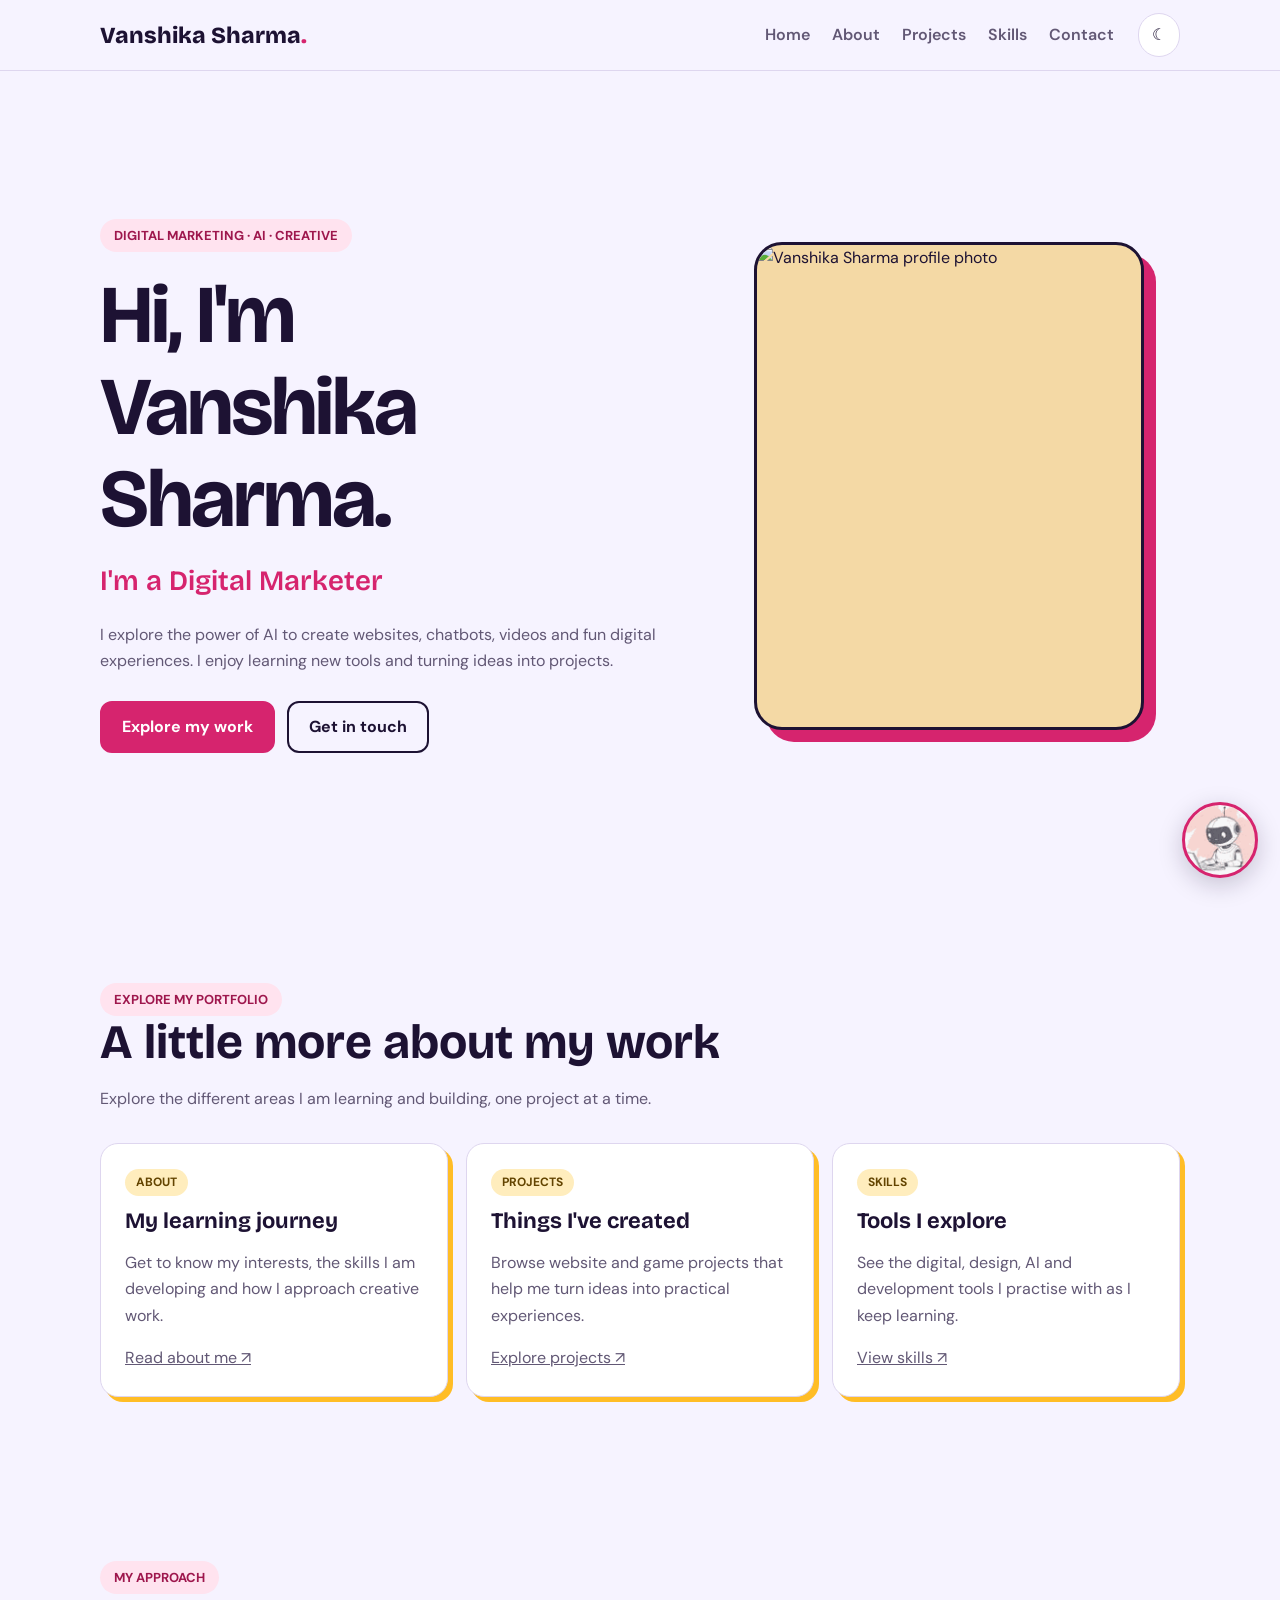
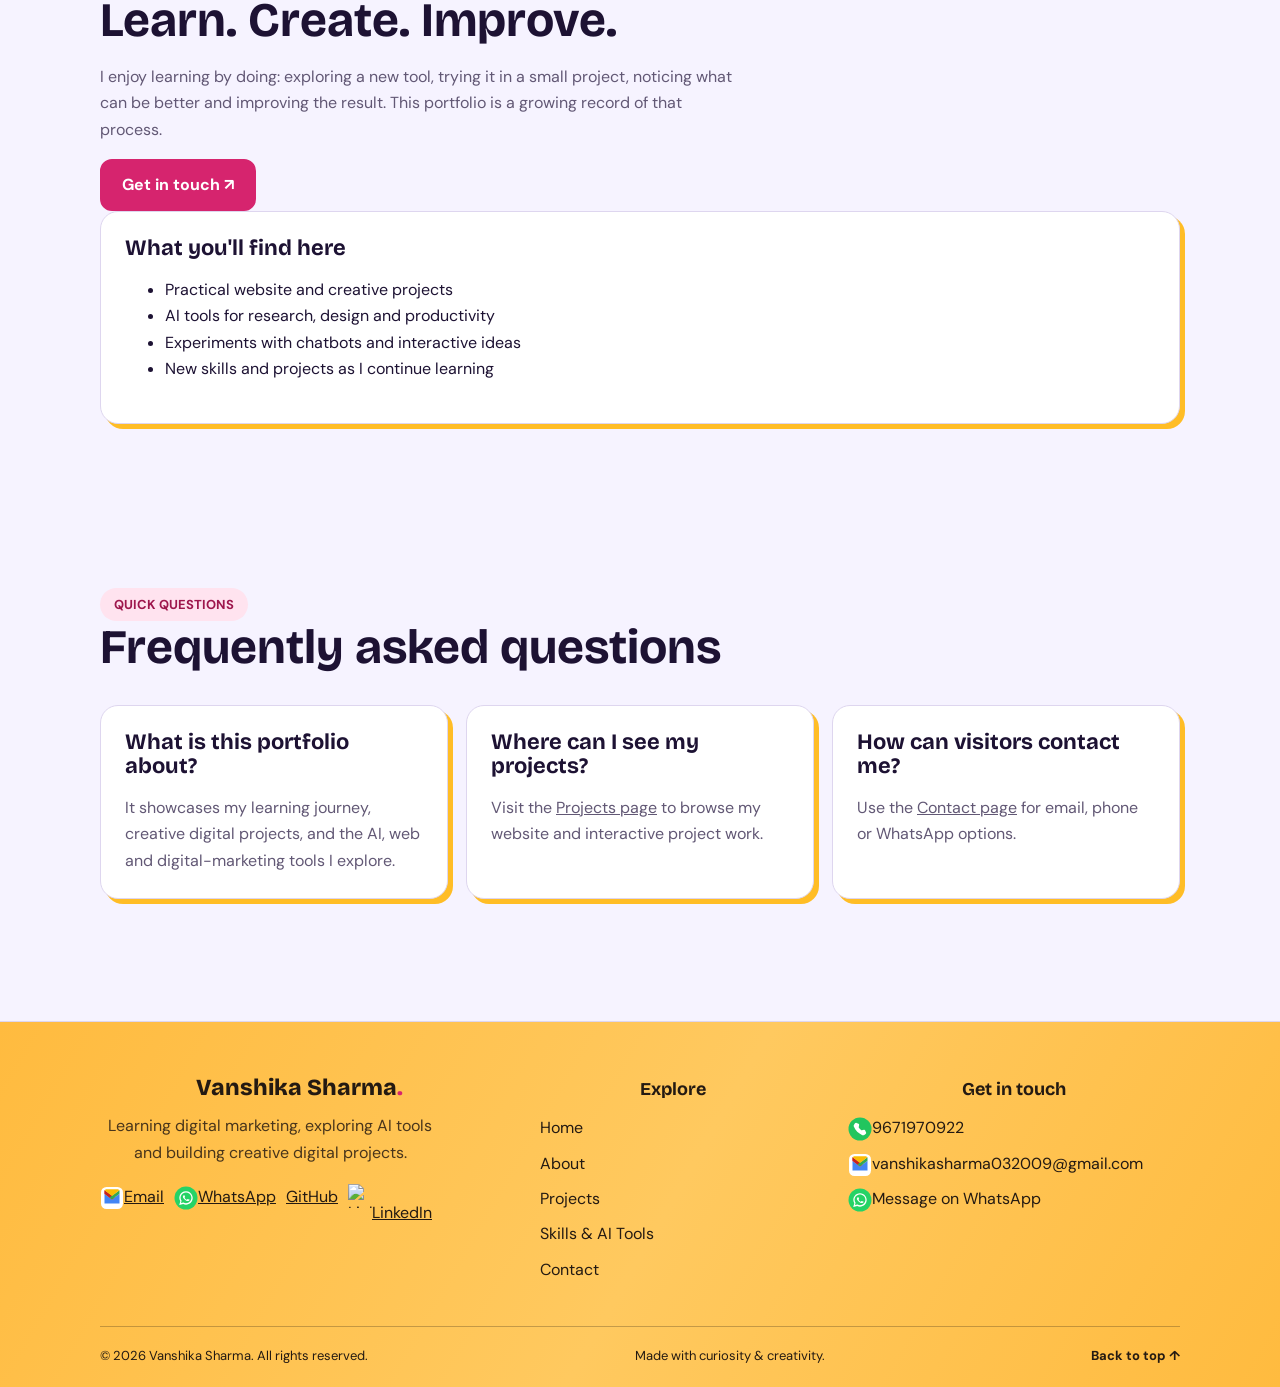
==== commit 81b7fffd: "Use official LinkedIn icon in portfolio footer" ====
--- a/index.html
+++ b/index.html
@@ -117,7 +117,7 @@
 <section class="extra-section"><div class="wrap"><div class="section-head"><span class="eyebrow">EXPLORE MY PORTFOLIO</span><h2>A little more about my work</h2><p class="muted">Explore the different areas I am learning and building, one project at a time.</p></div><div class="cards"><article class="card"><span class="tag">ABOUT</span><h3>My learning journey</h3><p>Get to know my interests, the skills I am developing and how I approach creative work.</p><p><a class="text-link" href="about.html">Read about me ↗</a></p></article><article class="card"><span class="tag">PROJECTS</span><h3>Things I've created</h3><p>Browse website and game projects that help me turn ideas into practical experiences.</p><p><a class="text-link" href="projects.html">Explore projects ↗</a></p></article><article class="card"><span class="tag">SKILLS</span><h3>Tools I explore</h3><p>See the digital, design, AI and development tools I practise with as I keep learning.</p><p><a class="text-link" href="skills.html">View skills ↗</a></p></article></div></div></section>
 <section class="extra-section soft-section"><div class="wrap split-section"><div><span class="eyebrow">MY APPROACH</span><h2>Learn. Create. Improve.</h2><p class="muted">I enjoy learning by doing: exploring a new tool, trying it in a small project, noticing what can be better and improving the result. This portfolio is a growing record of that process.</p><a class="btn primary" href="contact.html">Get in touch ↗</a></div><div class="card"><h3>What you'll find here</h3><ul class="feature-list"><li>Practical website and creative projects</li><li>AI tools for research, design and productivity</li><li>Experiments with chatbots and interactive ideas</li><li>New skills and projects as I continue learning</li></ul></div></div></section>
 <section class="extra-section" id="faq"><div class="wrap"><div class="section-head"><span class="eyebrow">QUICK QUESTIONS</span><h2>Frequently asked questions</h2></div><div class="cards"><article class="card"><h3>What is this portfolio about?</h3><p>It showcases my learning journey, creative digital projects, and the AI, web and digital-marketing tools I explore.</p></article><article class="card"><h3>Where can I see my projects?</h3><p>Visit the <a href="projects.html">Projects page</a> to browse my website and interactive project work.</p></article><article class="card"><h3>How can visitors contact me?</h3><p>Use the <a href="contact.html">Contact page</a> for email, phone or WhatsApp options.</p></article></div></div></section>
-</main><footer class="site-footer"><div class="wrap footer-grid"><div class="footer-brand"><a class="logo" href="index.html">Vanshika Sharma<span style="color:var(--accent)">.</span></a><p>Learning digital marketing, exploring AI tools and building creative digital projects.</p><div class="footer-social"><a href="mailto:vanshikasharma032009@gmail.com"><svg class="footer-contact-icon app-icon" viewBox="0 0 48 48" aria-hidden="true"><rect x="2" y="2" width="44" height="44" rx="11" fill="#fff"/><path fill="#4285F4" d="M9 15.5 24 27l15-11.5V35H9z"/><path fill="#EA4335" d="M9 15.5 24 27l5.2-4L9 8.5z"/><path fill="#C5221F" d="M9 15.5 24 27l5.2-4L9 8.5z"/><path fill="#34A853" d="M39 15.5 24 27l-5.2-4L39 8.5z"/><path fill="#FBBC04" d="M9 8.5 24 20l15-11.5-3-2.2H12z"/></svg>Email</a><a href="https://wa.me/919671970922" target="_blank" rel="noopener"><svg class="footer-contact-icon app-icon" viewBox="0 0 48 48" aria-hidden="true"><circle cx="24" cy="24" r="23" fill="#25D366"/><path fill="#fff" d="M24 10.5c-7.4 0-13.4 5.9-13.4 13.2 0 2.5.7 4.8 2 6.8l-2.1 7.7 7.9-2.1c1.7.9 3.6 1.3 5.6 1.3 7.4 0 13.4-5.9 13.4-13.2S31.4 10.5 24 10.5Zm0 23.9c-1.8 0-3.5-.5-5-1.4l-.4-.2-4.6 1.2 1.2-4.4-.3-.5a10.7 10.7 0 0 1-1.7-5.4c0-5.9 4.9-10.7 10.8-10.7s10.8 4.8 10.8 10.7S30 34.4 24 34.4Z"/><path fill="#fff" d="M30 26.9c-.3-.2-1.9-.9-2.2-1-.3-.1-.5-.2-.7.2-.2.3-.8 1-1 1.2-.2.2-.4.2-.7.1-.3-.2-1.3-.5-2.5-1.6-.9-.8-1.5-1.8-1.7-2.1-.2-.3 0-.5.1-.7l.5-.6c.2-.2.2-.3.3-.6.1-.2 0-.4 0-.6-.1-.2-.7-1.7-1-2.3-.2-.6-.5-.5-.7-.5h-.6c-.2 0-.6.1-.9.4-.3.3-1.2 1.1-1.2 2.6s1.2 3 1.4 3.2c.2.2 2.3 3.5 5.6 4.8.8.3 1.4.5 1.9.6.8.2 1.5.2 2.1.1.7-.1 1.9-.8 2.2-1.5.3-.7.3-1.3.2-1.5-.1-.1-.3-.2-.6-.3Z"/></svg>WhatsApp</a><a href="https://github.com/vanshikasharma032009-cyber" target="_blank" rel="noopener">GitHub</a><a href="https://www.linkedin.com/in/vanshika-sharma-970307414/" target="_blank" rel="noopener noreferrer" aria-label="LinkedIn profile"><svg class="footer-contact-icon app-icon" viewBox="0 0 48 48" aria-hidden="true"><rect width="48" height="48" rx="8" fill="#0A66C2"/><path fill="#fff" d="M13.2 18.2H7.8V40h5.4V18.2ZM10.5 7a3.1 3.1 0 1 0 0 6.2 3.1 3.1 0 0 0 0-6.2ZM40.2 26.5c0-6.6-3.5-9.7-8.2-9.7-3.8 0-5.5 2.1-6.4 3.6v-2.2h-5.4V40h5.4V27.9c0-3.2.6-6.3 4.6-6.3s4.1 3.7 4.1 6.5V40h5.4l.5-13.5Z"/></svg>LinkedIn</a></div></div><div><h3>Explore</h3><a href="index.html">Home</a><a href="about.html">About</a><a href="projects.html">Projects</a><a href="skills.html">Skills & AI Tools</a><a href="contact.html">Contact</a></div><div><h3>Get in touch</h3><a class="footer-contact-link" href="tel:+919671970922"><svg class="footer-contact-icon app-icon" viewBox="0 0 48 48" aria-hidden="true"><circle cx="24" cy="24" r="23" fill="#22C55E"/><path fill="#fff" d="M16.1 11.5c-.8 0-1.6.4-2.1 1.1l-2 2.8c-.8 1.1-.9 2.5-.4 3.8 3.1 7.8 9.3 14 17.1 17.1 1.3.5 2.7.4 3.8-.4l2.8-2c.9-.7 1.3-1.8.9-2.8l-1.8-4.2c-.4-.9-1.4-1.4-2.4-1.2l-4.1.8a2 2 0 0 1-1.8-.5l-4.1-4.1a2 2 0 0 1-.5-1.8l.8-4.1c.2-1-.3-2-1.2-2.4l-4.2-1.8c-.3-.2-.6-.3-.8-.3Z"/></svg>9671970922</a><a class="footer-contact-link" href="mailto:vanshikasharma032009@gmail.com"><svg class="footer-contact-icon app-icon" viewBox="0 0 48 48" aria-hidden="true"><rect x="2" y="2" width="44" height="44" rx="11" fill="#fff"/><path fill="#4285F4" d="M9 15.5 24 27l15-11.5V35H9z"/><path fill="#EA4335" d="M9 15.5 24 27l5.2-4L9 8.5z"/><path fill="#C5221F" d="M9 15.5 24 27l5.2-4L9 8.5z"/><path fill="#34A853" d="M39 15.5 24 27l-5.2-4L39 8.5z"/><path fill="#FBBC04" d="M9 8.5 24 20l15-11.5-3-2.2H12z"/></svg>vanshikasharma032009@gmail.com</a><a class="footer-contact-link" href="https://wa.me/919671970922" target="_blank" rel="noopener"><svg class="footer-contact-icon app-icon" viewBox="0 0 48 48" aria-hidden="true"><circle cx="24" cy="24" r="23" fill="#25D366"/><path fill="#fff" d="M24 10.5c-7.4 0-13.4 5.9-13.4 13.2 0 2.5.7 4.8 2 6.8l-2.1 7.7 7.9-2.1c1.7.9 3.6 1.3 5.6 1.3 7.4 0 13.4-5.9 13.4-13.2S31.4 10.5 24 10.5Zm0 23.9c-1.8 0-3.5-.5-5-1.4l-.4-.2-4.6 1.2 1.2-4.4-.3-.5a10.7 10.7 0 0 1-1.7-5.4c0-5.9 4.9-10.7 10.8-10.7s10.8 4.8 10.8 10.7S30 34.4 24 34.4Z"/><path fill="#fff" d="M30 26.9c-.3-.2-1.9-.9-2.2-1-.3-.1-.5-.2-.7.2-.2.3-.8 1-1 1.2-.2.2-.4.2-.7.1-.3-.2-1.3-.5-2.5-1.6-.9-.8-1.5-1.8-1.7-2.1-.2-.3 0-.5.1-.7l.5-.6c.2-.2.2-.3.3-.6.1-.2 0-.4 0-.6-.1-.2-.7-1.7-1-2.3-.2-.6-.5-.5-.7-.5h-.6c-.2 0-.6.1-.9.4-.3.3-1.2 1.1-1.2 2.6s1.2 3 1.4 3.2c.2.2 2.3 3.5 5.6 4.8.8.3 1.4.5 1.9.6.8.2 1.5.2 2.1.1.7-.1 1.9-.8 2.2-1.5.3-.7.3-1.3.2-1.5-.1-.1-.3-.2-.6-.3Z"/></svg>Message on WhatsApp</a></div></div><div class="wrap footer-bottom"><span>© <span id="year"></span> Vanshika Sharma. All rights reserved.</span><span>Made with curiosity & creativity.</span><a href="#top">Back to top ↑</a></div></footer><script>
+</main><footer class="site-footer"><div class="wrap footer-grid"><div class="footer-brand"><a class="logo" href="index.html">Vanshika Sharma<span style="color:var(--accent)">.</span></a><p>Learning digital marketing, exploring AI tools and building creative digital projects.</p><div class="footer-social"><a href="mailto:vanshikasharma032009@gmail.com"><svg class="footer-contact-icon app-icon" viewBox="0 0 48 48" aria-hidden="true"><rect x="2" y="2" width="44" height="44" rx="11" fill="#fff"/><path fill="#4285F4" d="M9 15.5 24 27l15-11.5V35H9z"/><path fill="#EA4335" d="M9 15.5 24 27l5.2-4L9 8.5z"/><path fill="#C5221F" d="M9 15.5 24 27l5.2-4L9 8.5z"/><path fill="#34A853" d="M39 15.5 24 27l-5.2-4L39 8.5z"/><path fill="#FBBC04" d="M9 8.5 24 20l15-11.5-3-2.2H12z"/></svg>Email</a><a href="https://wa.me/919671970922" target="_blank" rel="noopener"><svg class="footer-contact-icon app-icon" viewBox="0 0 48 48" aria-hidden="true"><circle cx="24" cy="24" r="23" fill="#25D366"/><path fill="#fff" d="M24 10.5c-7.4 0-13.4 5.9-13.4 13.2 0 2.5.7 4.8 2 6.8l-2.1 7.7 7.9-2.1c1.7.9 3.6 1.3 5.6 1.3 7.4 0 13.4-5.9 13.4-13.2S31.4 10.5 24 10.5Zm0 23.9c-1.8 0-3.5-.5-5-1.4l-.4-.2-4.6 1.2 1.2-4.4-.3-.5a10.7 10.7 0 0 1-1.7-5.4c0-5.9 4.9-10.7 10.8-10.7s10.8 4.8 10.8 10.7S30 34.4 24 34.4Z"/><path fill="#fff" d="M30 26.9c-.3-.2-1.9-.9-2.2-1-.3-.1-.5-.2-.7.2-.2.3-.8 1-1 1.2-.2.2-.4.2-.7.1-.3-.2-1.3-.5-2.5-1.6-.9-.8-1.5-1.8-1.7-2.1-.2-.3 0-.5.1-.7l.5-.6c.2-.2.2-.3.3-.6.1-.2 0-.4 0-.6-.1-.2-.7-1.7-1-2.3-.2-.6-.5-.5-.7-.5h-.6c-.2 0-.6.1-.9.4-.3.3-1.2 1.1-1.2 2.6s1.2 3 1.4 3.2c.2.2 2.3 3.5 5.6 4.8.8.3 1.4.5 1.9.6.8.2 1.5.2 2.1.1.7-.1 1.9-.8 2.2-1.5.3-.7.3-1.3.2-1.5-.1-.1-.3-.2-.6-.3Z"/></svg>WhatsApp</a><a href="https://github.com/vanshikasharma032009-cyber" target="_blank" rel="noopener">GitHub</a><a href="https://www.linkedin.com/in/vanshika-sharma-970307414/" target="_blank" rel="noopener noreferrer" aria-label="LinkedIn profile"><img src="https://cdn.simpleicons.org/linkedin/0A66C2" alt="LinkedIn" width="24" height="24" style="width:24px;height:24px;display:inline-block;object-fit:contain">LinkedIn</a></div></div><div><h3>Explore</h3><a href="index.html">Home</a><a href="about.html">About</a><a href="projects.html">Projects</a><a href="skills.html">Skills & AI Tools</a><a href="contact.html">Contact</a></div><div><h3>Get in touch</h3><a class="footer-contact-link" href="tel:+919671970922"><svg class="footer-contact-icon app-icon" viewBox="0 0 48 48" aria-hidden="true"><circle cx="24" cy="24" r="23" fill="#22C55E"/><path fill="#fff" d="M16.1 11.5c-.8 0-1.6.4-2.1 1.1l-2 2.8c-.8 1.1-.9 2.5-.4 3.8 3.1 7.8 9.3 14 17.1 17.1 1.3.5 2.7.4 3.8-.4l2.8-2c.9-.7 1.3-1.8.9-2.8l-1.8-4.2c-.4-.9-1.4-1.4-2.4-1.2l-4.1.8a2 2 0 0 1-1.8-.5l-4.1-4.1a2 2 0 0 1-.5-1.8l.8-4.1c.2-1-.3-2-1.2-2.4l-4.2-1.8c-.3-.2-.6-.3-.8-.3Z"/></svg>9671970922</a><a class="footer-contact-link" href="mailto:vanshikasharma032009@gmail.com"><svg class="footer-contact-icon app-icon" viewBox="0 0 48 48" aria-hidden="true"><rect x="2" y="2" width="44" height="44" rx="11" fill="#fff"/><path fill="#4285F4" d="M9 15.5 24 27l15-11.5V35H9z"/><path fill="#EA4335" d="M9 15.5 24 27l5.2-4L9 8.5z"/><path fill="#C5221F" d="M9 15.5 24 27l5.2-4L9 8.5z"/><path fill="#34A853" d="M39 15.5 24 27l-5.2-4L39 8.5z"/><path fill="#FBBC04" d="M9 8.5 24 20l15-11.5-3-2.2H12z"/></svg>vanshikasharma032009@gmail.com</a><a class="footer-contact-link" href="https://wa.me/919671970922" target="_blank" rel="noopener"><svg class="footer-contact-icon app-icon" viewBox="0 0 48 48" aria-hidden="true"><circle cx="24" cy="24" r="23" fill="#25D366"/><path fill="#fff" d="M24 10.5c-7.4 0-13.4 5.9-13.4 13.2 0 2.5.7 4.8 2 6.8l-2.1 7.7 7.9-2.1c1.7.9 3.6 1.3 5.6 1.3 7.4 0 13.4-5.9 13.4-13.2S31.4 10.5 24 10.5Zm0 23.9c-1.8 0-3.5-.5-5-1.4l-.4-.2-4.6 1.2 1.2-4.4-.3-.5a10.7 10.7 0 0 1-1.7-5.4c0-5.9 4.9-10.7 10.8-10.7s10.8 4.8 10.8 10.7S30 34.4 24 34.4Z"/><path fill="#fff" d="M30 26.9c-.3-.2-1.9-.9-2.2-1-.3-.1-.5-.2-.7.2-.2.3-.8 1-1 1.2-.2.2-.4.2-.7.1-.3-.2-1.3-.5-2.5-1.6-.9-.8-1.5-1.8-1.7-2.1-.2-.3 0-.5.1-.7l.5-.6c.2-.2.2-.3.3-.6.1-.2 0-.4 0-.6-.1-.2-.7-1.7-1-2.3-.2-.6-.5-.5-.7-.5h-.6c-.2 0-.6.1-.9.4-.3.3-1.2 1.1-1.2 2.6s1.2 3 1.4 3.2c.2.2 2.3 3.5 5.6 4.8.8.3 1.4.5 1.9.6.8.2 1.5.2 2.1.1.7-.1 1.9-.8 2.2-1.5.3-.7.3-1.3.2-1.5-.1-.1-.3-.2-.6-.3Z"/></svg>Message on WhatsApp</a></div></div><div class="wrap footer-bottom"><span>© <span id="year"></span> Vanshika Sharma. All rights reserved.</span><span>Made with curiosity & creativity.</span><a href="#top">Back to top ↑</a></div></footer><script>
   const words=["Digital Marketer","AI Content Creator","Website Builder","Chatbot Maker"];
   let wi=0,ci=0,del=false;const typed=document.getElementById("type");
   function typeLoop(){const word=words[wi];ci+=del?-1:1;typed.textContent=word.slice(0,ci);let delay=del?45:90;if(!del&&ci===word.length){del=true;delay=1300}else if(del&&ci===0){del=false;wi=(wi+1)%words.length;delay=250}setTimeout(typeLoop,delay)}
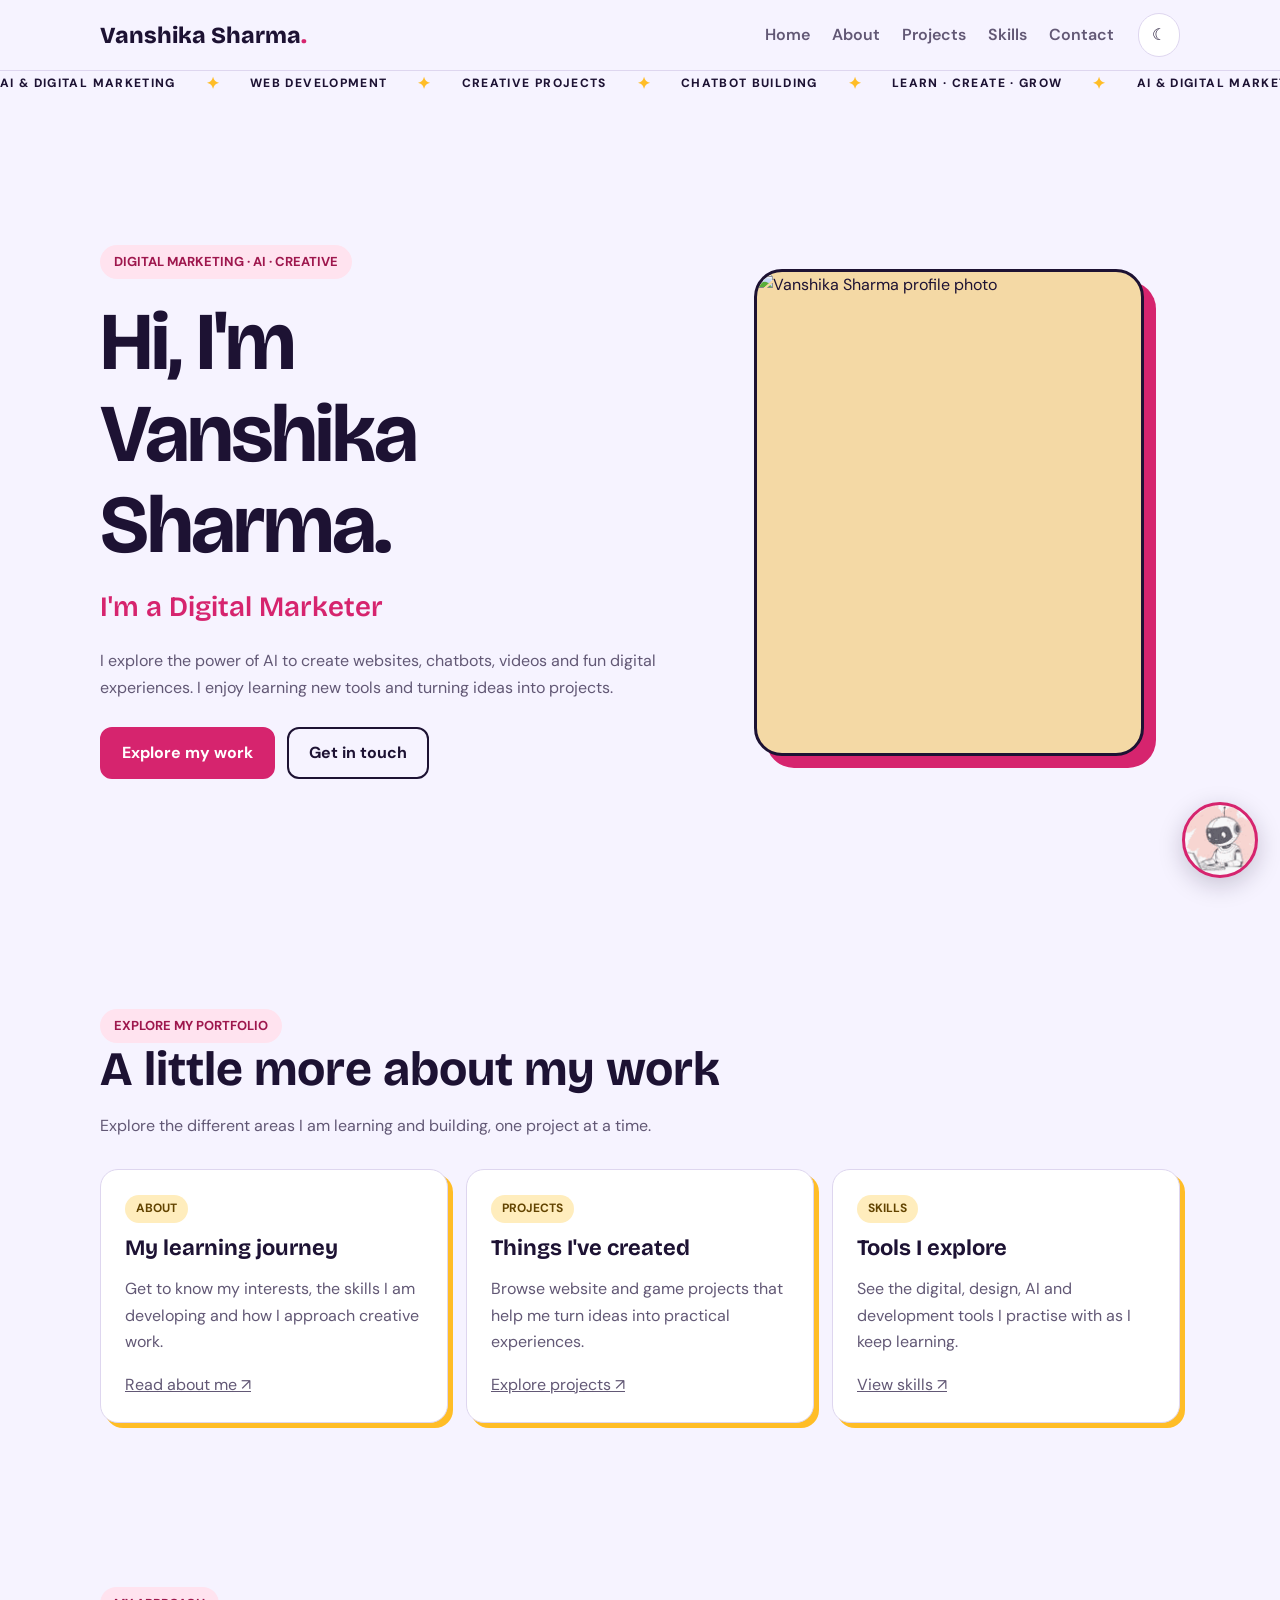
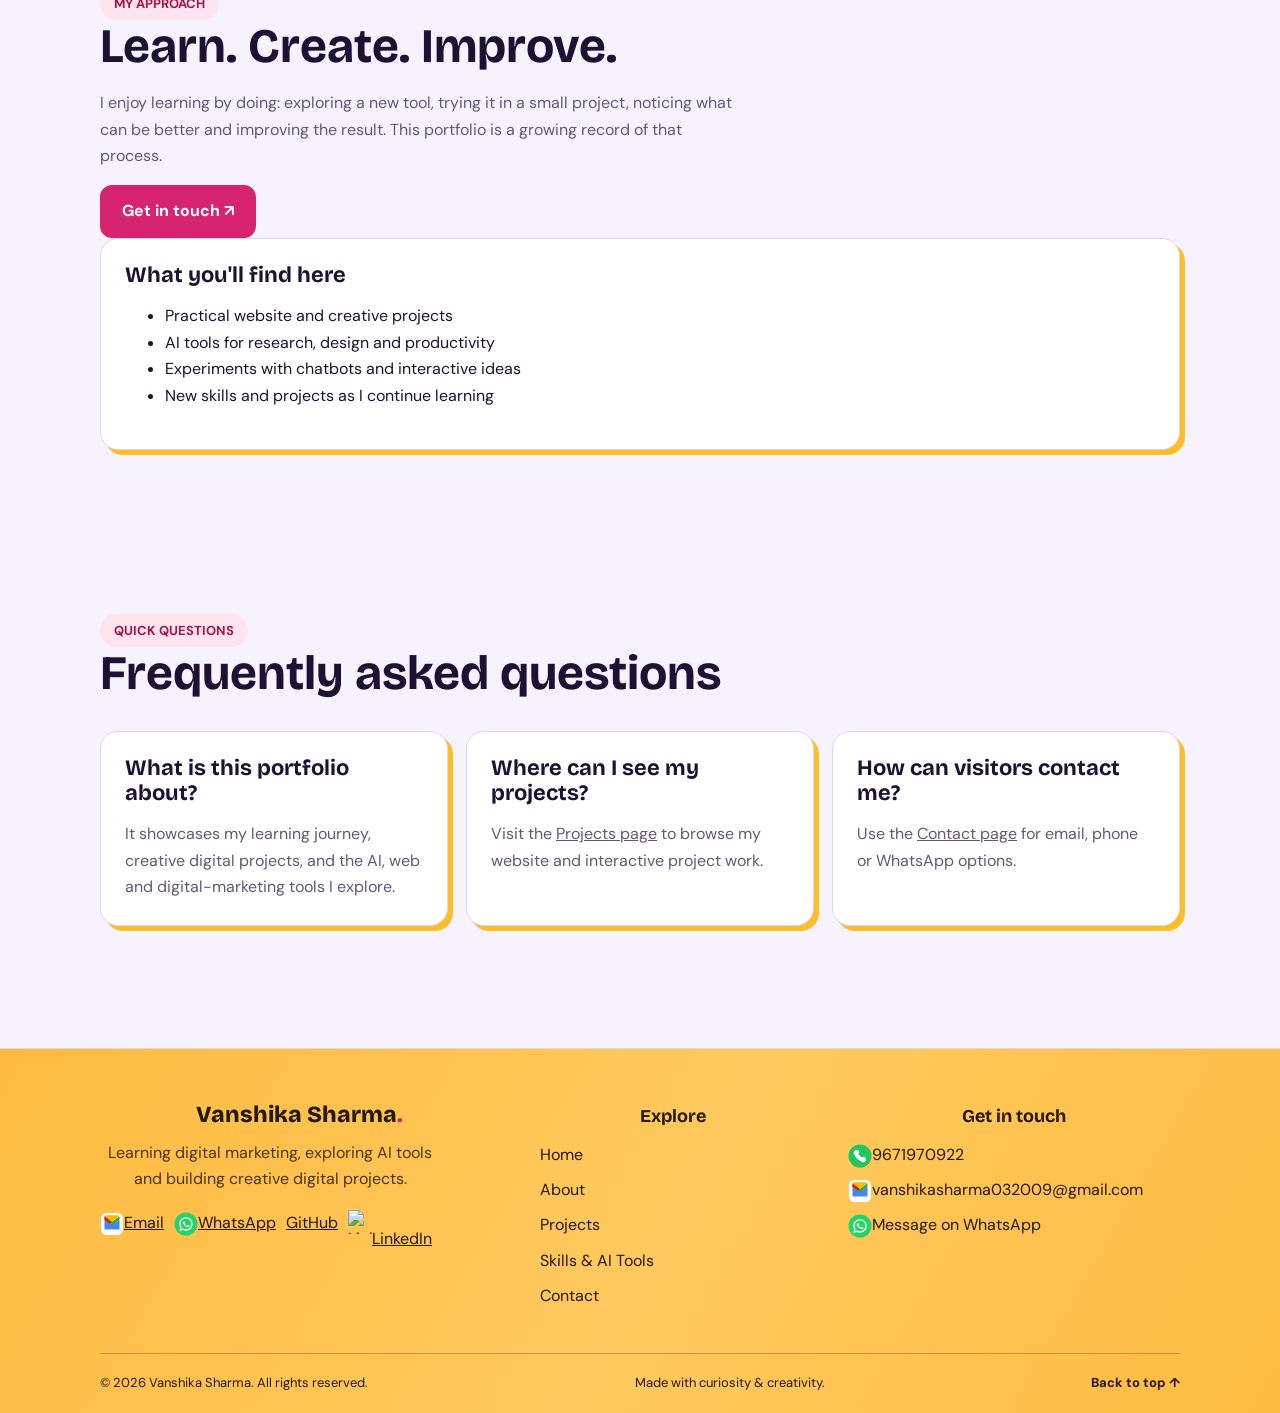
==== commit 4b450499: "Add top scrolling portfolio marquee and hide unavailable tool logos" ====
--- a/index.html
+++ b/index.html
@@ -104,7 +104,15 @@
     .site-footer .footer-social a{border-color:#241A1266}
     .site-footer .footer-bottom{border-top-color:#241A1244}
 
-    .app-icon{width:24px!important;height:24px!important;flex:0 0 24px;vertical-align:middle;display:inline-block}\n</style></head><body><header><nav class="wrap"><a class="logo" href="index.html">Vanshika Sharma<span style="color:var(--accent)">.</span></a><div class="navlinks"><a aria-current="page" href="index.html">Home</a><a  href="about.html">About</a><a  href="projects.html">Projects</a><a  href="skills.html">Skills</a><a  href="contact.html">Contact</a></div><button id="theme" type="button" aria-label="Toggle color theme">☾</button></nav></header><main class="page-main" id="top"><section class="hero wrap" id="home">
+    .app-icon{width:24px!important;height:24px!important;flex:0 0 24px;vertical-align:middle;display:inline-block}\n
+    /* Single-line portfolio marquee at the top */
+    .top-marquee{overflow:hidden;white-space:nowrap;background:#241a12;color:#fff;padding:9px 0;border-bottom:2px solid var(--accent)}
+    .top-marquee-track{display:flex;width:max-content;animation:portfolio-marquee 30s linear infinite}
+    .top-marquee-group{display:flex;align-items:center;gap:30px;padding-right:30px;font-size:12px;font-weight:800;letter-spacing:1.35px}
+    .top-marquee .spark{color:#ffbd26;font-size:16px}
+    @keyframes portfolio-marquee{to{transform:translateX(-50%)}}
+    @media(prefers-reduced-motion:reduce){.top-marquee-track{animation:none}}
+</style></head><body><header><nav class="wrap"><a class="logo" href="index.html">Vanshika Sharma<span style="color:var(--accent)">.</span></a><div class="navlinks"><a aria-current="page" href="index.html">Home</a><a  href="about.html">About</a><a  href="projects.html">Projects</a><a  href="skills.html">Skills</a><a  href="contact.html">Contact</a></div><button id="theme" type="button" aria-label="Toggle color theme">☾</button></nav></header><div class="top-marquee" aria-label="Portfolio highlights"><div class="top-marquee-track"><div class="top-marquee-group"><span>AI & DIGITAL MARKETING</span><span class="spark">✦</span><span>WEB DEVELOPMENT</span><span class="spark">✦</span><span>CREATIVE PROJECTS</span><span class="spark">✦</span><span>CHATBOT BUILDING</span><span class="spark">✦</span><span>LEARN · CREATE · GROW</span><span class="spark">✦</span></div><div class="top-marquee-group" aria-hidden="true"><span>AI & DIGITAL MARKETING</span><span class="spark">✦</span><span>WEB DEVELOPMENT</span><span class="spark">✦</span><span>CREATIVE PROJECTS</span><span class="spark">✦</span><span>CHATBOT BUILDING</span><span class="spark">✦</span><span>LEARN · CREATE · GROW</span><span class="spark">✦</span></div></div></div><main class="page-main" id="top"><section class="hero wrap" id="home">
     <div>
       <span class="eyebrow">DIGITAL MARKETING · AI · CREATIVE</span>
       <h1>Hi, I'm<br>Vanshika Sharma.</h1>
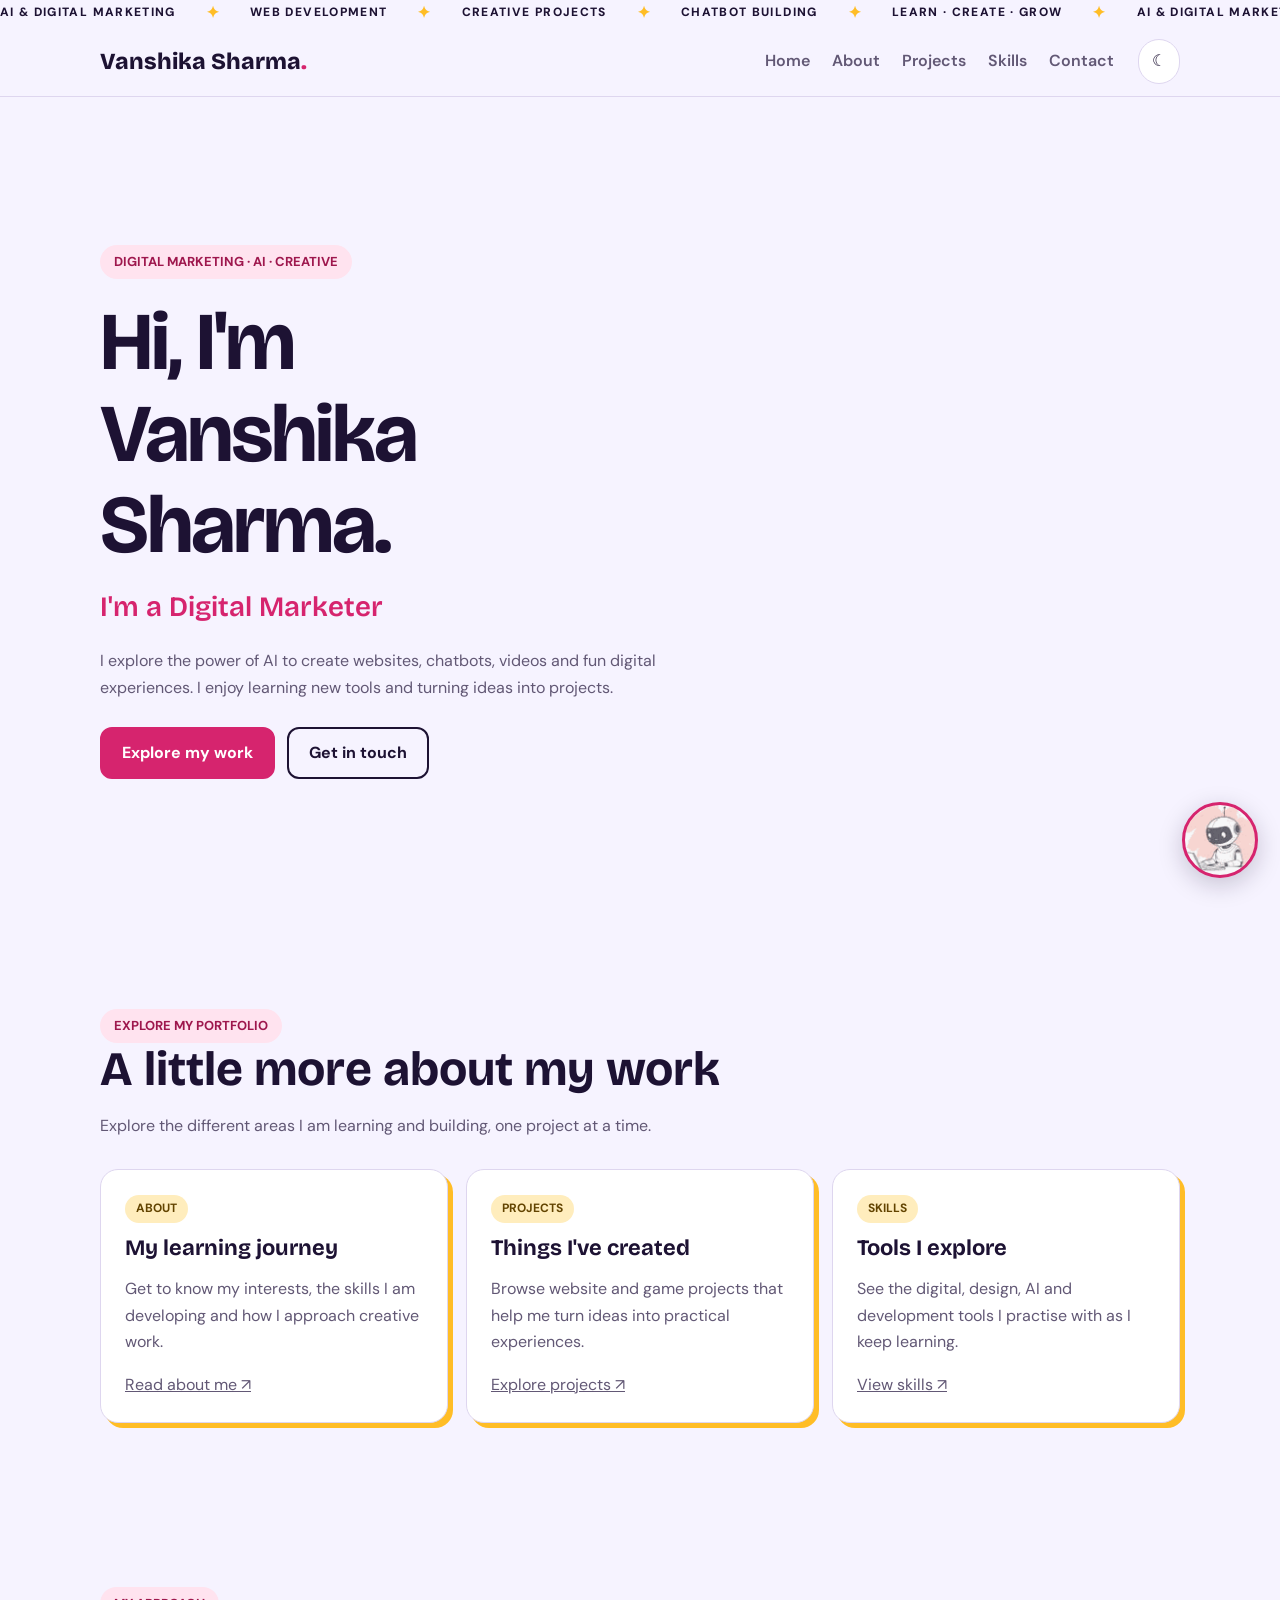
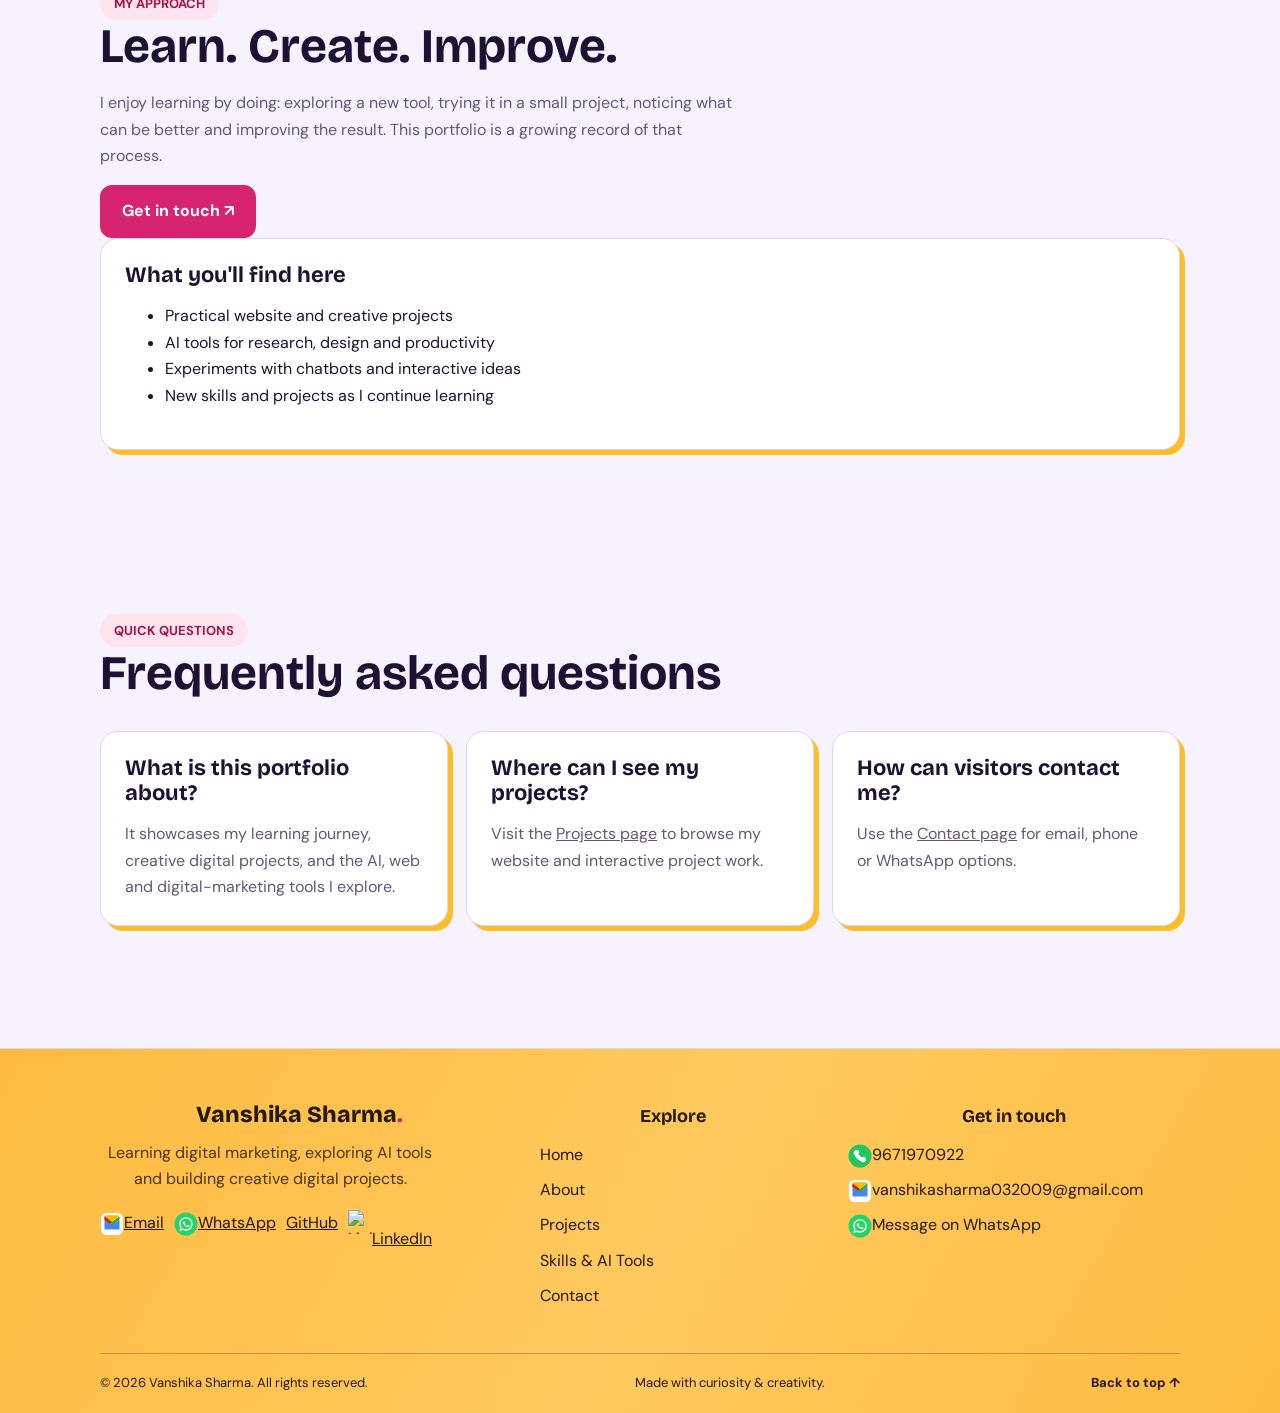
==== commit 5b94f676: "Move portfolio marquee above navigation and clean unavailable images" ====
--- a/index.html
+++ b/index.html
@@ -106,13 +106,13 @@
 
     .app-icon{width:24px!important;height:24px!important;flex:0 0 24px;vertical-align:middle;display:inline-block}\n
     /* Single-line portfolio marquee at the top */
-    .top-marquee{overflow:hidden;white-space:nowrap;background:#241a12;color:#fff;padding:9px 0;border-bottom:2px solid var(--accent)}
+    .top-marquee{position:relative;z-index:11;width:100%;overflow:hidden;white-space:nowrap;background:#241a12;color:#fff;padding:9px 0;border-bottom:2px solid var(--accent)}
     .top-marquee-track{display:flex;width:max-content;animation:portfolio-marquee 30s linear infinite}
     .top-marquee-group{display:flex;align-items:center;gap:30px;padding-right:30px;font-size:12px;font-weight:800;letter-spacing:1.35px}
     .top-marquee .spark{color:#ffbd26;font-size:16px}
     @keyframes portfolio-marquee{to{transform:translateX(-50%)}}
     @media(prefers-reduced-motion:reduce){.top-marquee-track{animation:none}}
-</style></head><body><header><nav class="wrap"><a class="logo" href="index.html">Vanshika Sharma<span style="color:var(--accent)">.</span></a><div class="navlinks"><a aria-current="page" href="index.html">Home</a><a  href="about.html">About</a><a  href="projects.html">Projects</a><a  href="skills.html">Skills</a><a  href="contact.html">Contact</a></div><button id="theme" type="button" aria-label="Toggle color theme">☾</button></nav></header><div class="top-marquee" aria-label="Portfolio highlights"><div class="top-marquee-track"><div class="top-marquee-group"><span>AI & DIGITAL MARKETING</span><span class="spark">✦</span><span>WEB DEVELOPMENT</span><span class="spark">✦</span><span>CREATIVE PROJECTS</span><span class="spark">✦</span><span>CHATBOT BUILDING</span><span class="spark">✦</span><span>LEARN · CREATE · GROW</span><span class="spark">✦</span></div><div class="top-marquee-group" aria-hidden="true"><span>AI & DIGITAL MARKETING</span><span class="spark">✦</span><span>WEB DEVELOPMENT</span><span class="spark">✦</span><span>CREATIVE PROJECTS</span><span class="spark">✦</span><span>CHATBOT BUILDING</span><span class="spark">✦</span><span>LEARN · CREATE · GROW</span><span class="spark">✦</span></div></div></div><main class="page-main" id="top"><section class="hero wrap" id="home">
+</style></head><body><div class="top-marquee" aria-label="Portfolio highlights"><div class="top-marquee-track"><div class="top-marquee-group"><span>AI & DIGITAL MARKETING</span><span class="spark">✦</span><span>WEB DEVELOPMENT</span><span class="spark">✦</span><span>CREATIVE PROJECTS</span><span class="spark">✦</span><span>CHATBOT BUILDING</span><span class="spark">✦</span><span>LEARN · CREATE · GROW</span><span class="spark">✦</span></div><div class="top-marquee-group" aria-hidden="true"><span>AI & DIGITAL MARKETING</span><span class="spark">✦</span><span>WEB DEVELOPMENT</span><span class="spark">✦</span><span>CREATIVE PROJECTS</span><span class="spark">✦</span><span>CHATBOT BUILDING</span><span class="spark">✦</span><span>LEARN · CREATE · GROW</span><span class="spark">✦</span></div></div></div><header><nav class="wrap"><a class="logo" href="index.html">Vanshika Sharma<span style="color:var(--accent)">.</span></a><div class="navlinks"><a aria-current="page" href="index.html">Home</a><a  href="about.html">About</a><a  href="projects.html">Projects</a><a  href="skills.html">Skills</a><a  href="contact.html">Contact</a></div><button id="theme" type="button" aria-label="Toggle color theme">☾</button></nav></header><main class="page-main" id="top"><section class="hero wrap" id="home">
     <div>
       <span class="eyebrow">DIGITAL MARKETING · AI · CREATIVE</span>
       <h1>Hi, I'm<br>Vanshika Sharma.</h1>
@@ -120,7 +120,7 @@
       <p class="lead">I explore the power of AI to create websites, chatbots, videos and fun digital experiences. I enjoy learning new tools and turning ideas into projects.</p>
       <div class="actions"><a class="btn primary" href="projects.html">Explore my work</a><a class="btn" href="contact.html">Get in touch</a></div>
     </div>
-    <img class="portrait" src="vanshika-profile.jpg?v=2" alt="Vanshika Sharma profile photo" loading="eager" decoding="async">
+    <img class="portrait" src="vanshika-profile.jpg?v=2" alt="Vanshika Sharma profile photo" loading="eager" decoding="async" onerror="this.style.display=&quot;none&quot;">
   </section>
 <section class="extra-section"><div class="wrap"><div class="section-head"><span class="eyebrow">EXPLORE MY PORTFOLIO</span><h2>A little more about my work</h2><p class="muted">Explore the different areas I am learning and building, one project at a time.</p></div><div class="cards"><article class="card"><span class="tag">ABOUT</span><h3>My learning journey</h3><p>Get to know my interests, the skills I am developing and how I approach creative work.</p><p><a class="text-link" href="about.html">Read about me ↗</a></p></article><article class="card"><span class="tag">PROJECTS</span><h3>Things I've created</h3><p>Browse website and game projects that help me turn ideas into practical experiences.</p><p><a class="text-link" href="projects.html">Explore projects ↗</a></p></article><article class="card"><span class="tag">SKILLS</span><h3>Tools I explore</h3><p>See the digital, design, AI and development tools I practise with as I keep learning.</p><p><a class="text-link" href="skills.html">View skills ↗</a></p></article></div></div></section>
 <section class="extra-section soft-section"><div class="wrap split-section"><div><span class="eyebrow">MY APPROACH</span><h2>Learn. Create. Improve.</h2><p class="muted">I enjoy learning by doing: exploring a new tool, trying it in a small project, noticing what can be better and improving the result. This portfolio is a growing record of that process.</p><a class="btn primary" href="contact.html">Get in touch ↗</a></div><div class="card"><h3>What you'll find here</h3><ul class="feature-list"><li>Practical website and creative projects</li><li>AI tools for research, design and productivity</li><li>Experiments with chatbots and interactive ideas</li><li>New skills and projects as I continue learning</li></ul></div></div></section>
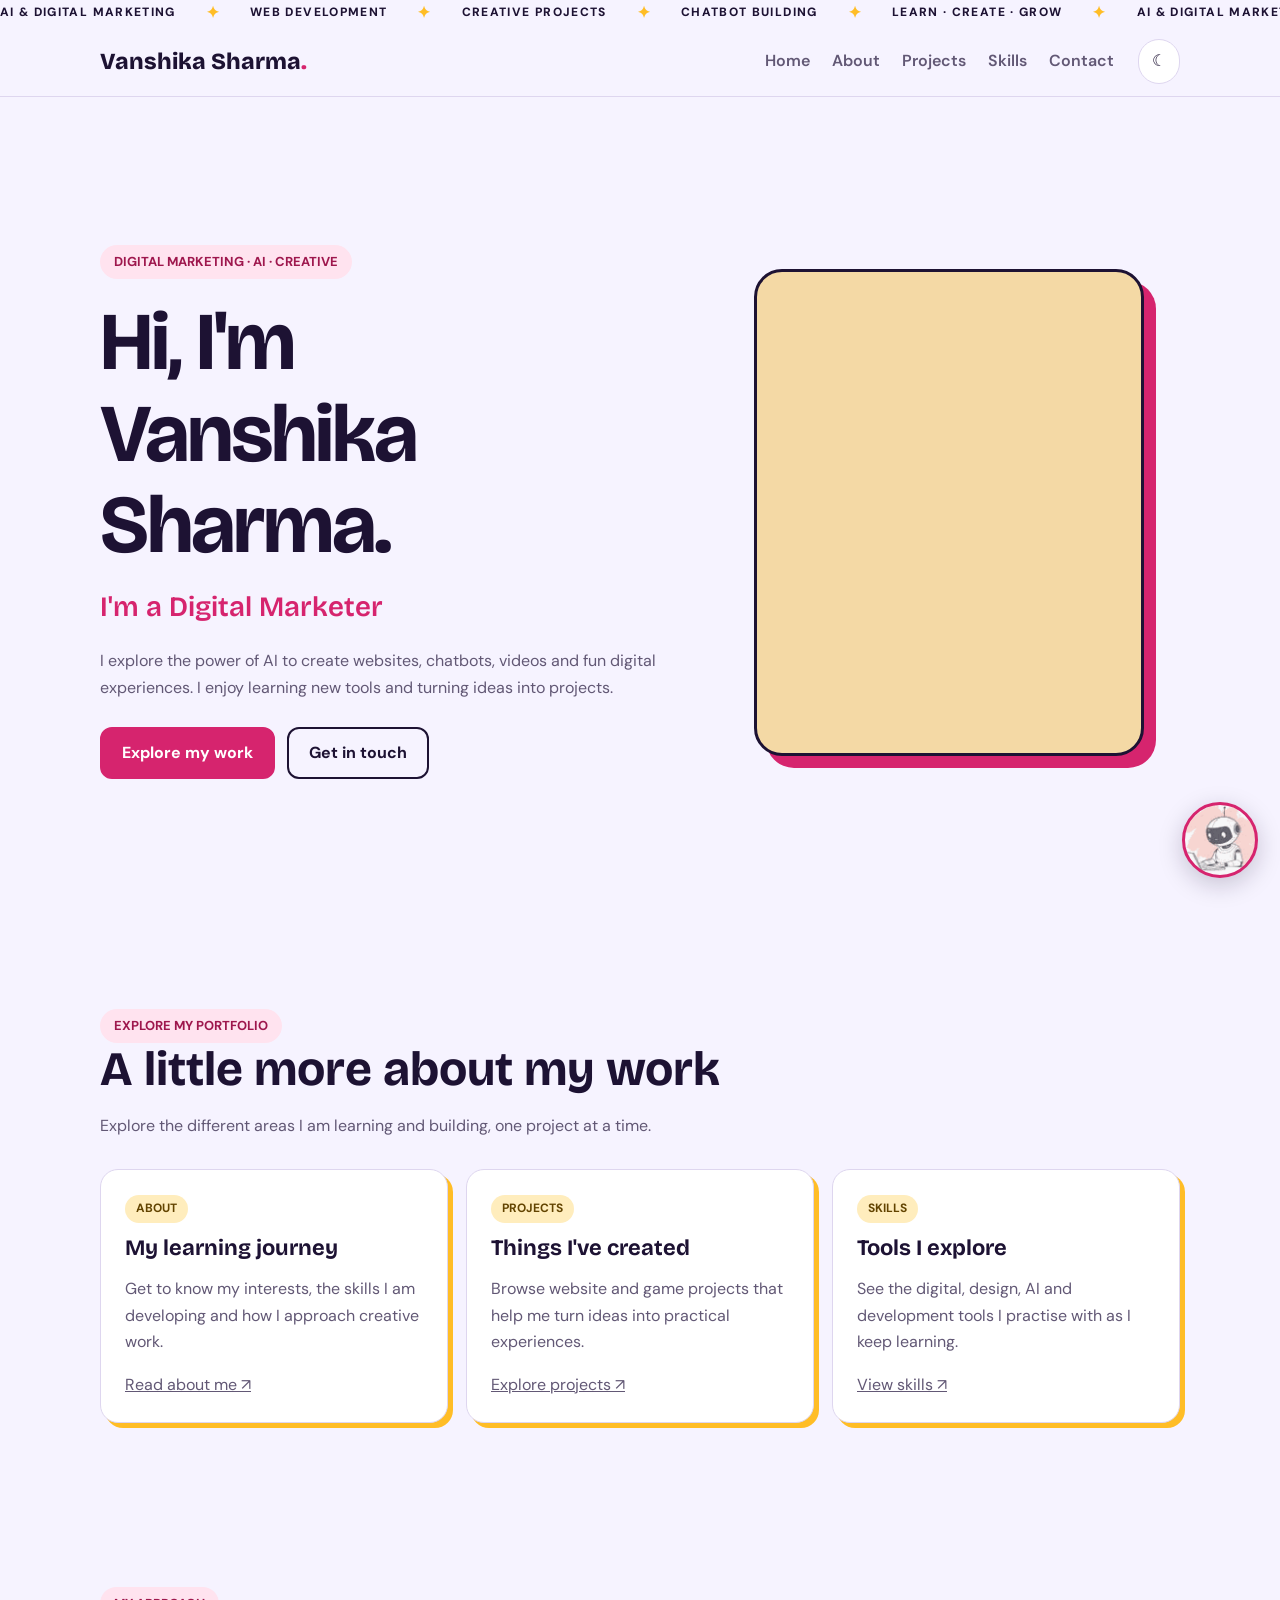
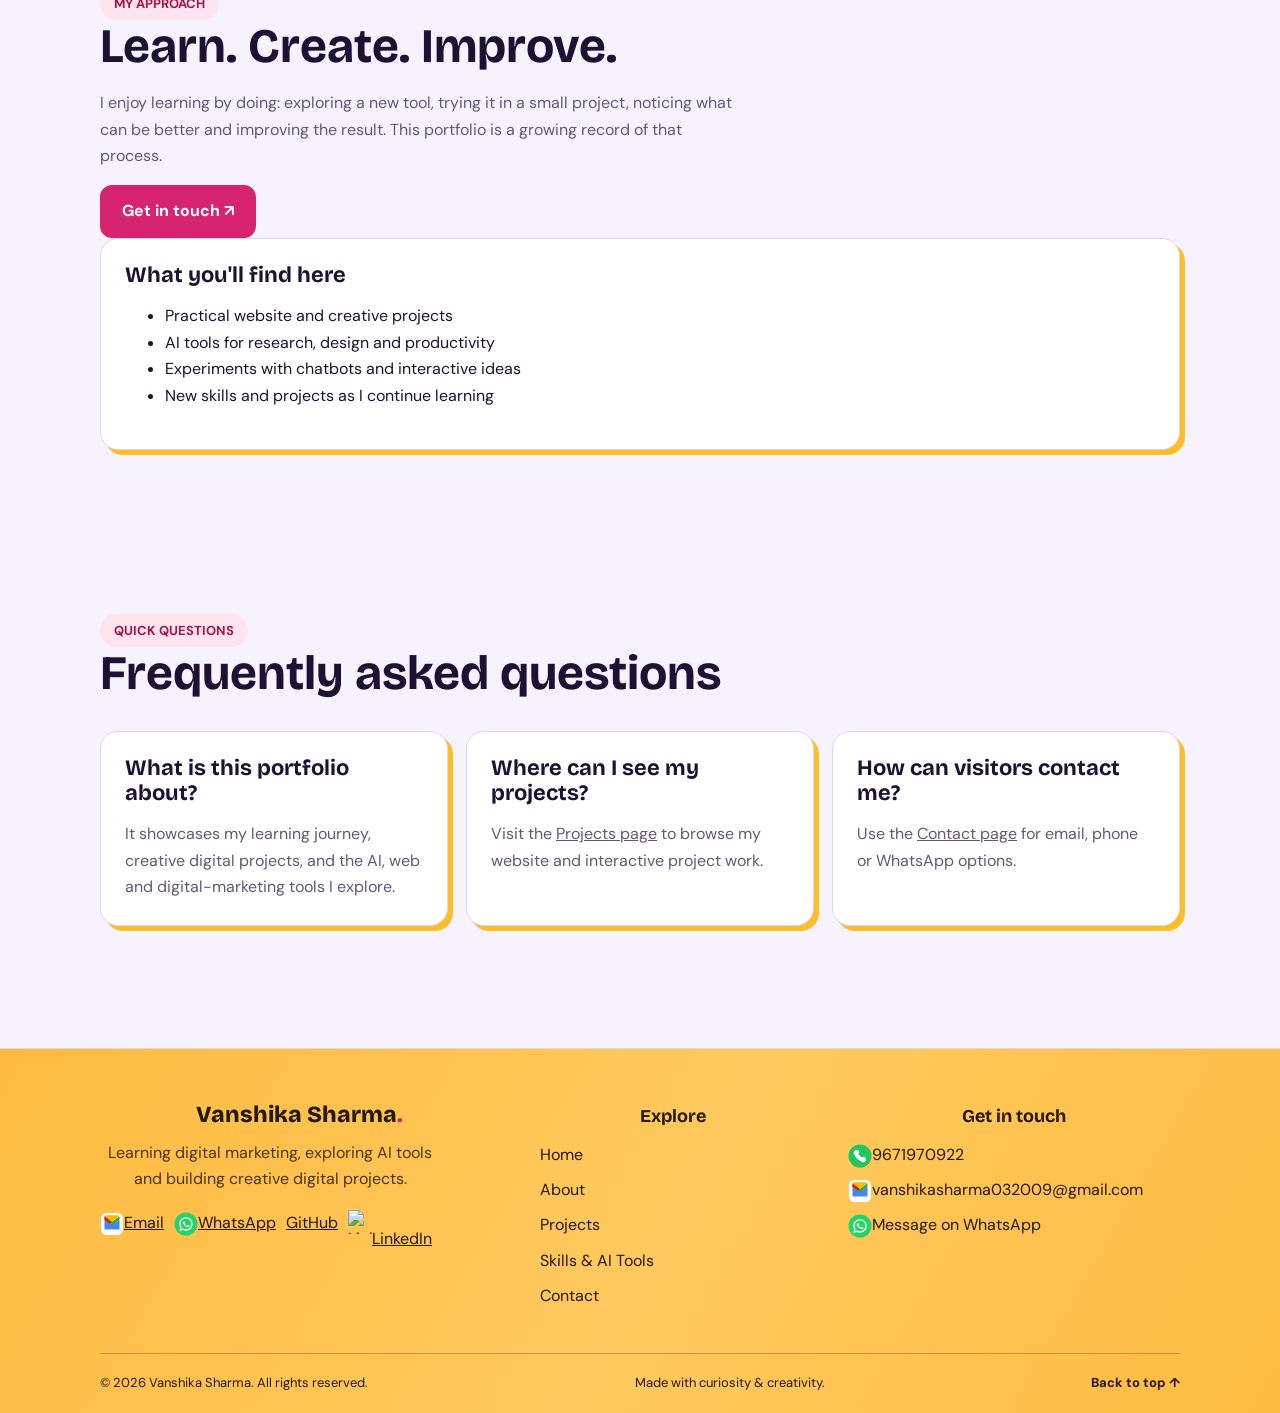
==== commit 9b43c692: "Add Vanshika's profile photo to portfolio" ====
--- a/index.html
+++ b/index.html
@@ -14,12 +14,12 @@
   <meta property="og:title" content="Vanshika Sharma | AI Web Developer & Digital Marketer Portfolio">
   <meta property="og:description" content="Vanshika Sharma is an AI web developer and digital marketer in Kaithal, Haryana, exploring websites, chatbots, AI tools, design and digital projects online.">
   <meta property="og:url" content="https://my-portfolio-flame-six-29.vercel.app/">
-  <meta property="og:image" content="https://my-portfolio-flame-six-29.vercel.app/vanshika-profile.jpg">
+  <meta property="og:image" content="https://my-portfolio-flame-six-29.vercel.app/images/vanshika.jpg">
   <meta property="og:image:alt" content="Web development workspace representing Vanshika Sharma's digital projects">
   <meta name="twitter:card" content="summary_large_image">
   <meta name="twitter:title" content="Vanshika Sharma | AI Web Developer & Digital Marketer Portfolio">
   <meta name="twitter:description" content="Vanshika Sharma is an AI web developer and digital marketer in Kaithal, Haryana, exploring websites, chatbots, AI tools, design and digital projects online.">
-  <meta name="twitter:image" content="https://my-portfolio-flame-six-29.vercel.app/vanshika-profile.jpg"><style>
+  <meta name="twitter:image" content="https://my-portfolio-flame-six-29.vercel.app/images/vanshika.jpg"><style>
     :root{--bg:#f6f3ff;--surface:#fff;--ink:#1d1233;--muted:#625875;--line:#ded6ef;--accent:#d6246e;--gold:#ffbd26;--head:'Bricolage Grotesque',sans-serif;--body:'DM Sans',sans-serif}
     *{box-sizing:border-box}html{scroll-behavior:smooth;scroll-padding-top:85px}body{margin:0;background:var(--bg);color:var(--ink);font:16px/1.65 var(--body)}
     a{color:inherit}button{font:inherit;cursor:pointer}.wrap{width:min(1080px,calc(100% - 40px));margin:auto}
@@ -120,7 +120,7 @@
       <p class="lead">I explore the power of AI to create websites, chatbots, videos and fun digital experiences. I enjoy learning new tools and turning ideas into projects.</p>
       <div class="actions"><a class="btn primary" href="projects.html">Explore my work</a><a class="btn" href="contact.html">Get in touch</a></div>
     </div>
-    <img class="portrait" src="vanshika-profile.jpg?v=2" alt="Vanshika Sharma profile photo" loading="eager" decoding="async" onerror="this.style.display=&quot;none&quot;">
+    <img class="portrait" src="images/vanshika.jpg?v=3" alt="Vanshika Sharma profile photo" loading="eager" decoding="async" onerror="this.style.display=&quot;none&quot;">
   </section>
 <section class="extra-section"><div class="wrap"><div class="section-head"><span class="eyebrow">EXPLORE MY PORTFOLIO</span><h2>A little more about my work</h2><p class="muted">Explore the different areas I am learning and building, one project at a time.</p></div><div class="cards"><article class="card"><span class="tag">ABOUT</span><h3>My learning journey</h3><p>Get to know my interests, the skills I am developing and how I approach creative work.</p><p><a class="text-link" href="about.html">Read about me ↗</a></p></article><article class="card"><span class="tag">PROJECTS</span><h3>Things I've created</h3><p>Browse website and game projects that help me turn ideas into practical experiences.</p><p><a class="text-link" href="projects.html">Explore projects ↗</a></p></article><article class="card"><span class="tag">SKILLS</span><h3>Tools I explore</h3><p>See the digital, design, AI and development tools I practise with as I keep learning.</p><p><a class="text-link" href="skills.html">View skills ↗</a></p></article></div></div></section>
 <section class="extra-section soft-section"><div class="wrap split-section"><div><span class="eyebrow">MY APPROACH</span><h2>Learn. Create. Improve.</h2><p class="muted">I enjoy learning by doing: exploring a new tool, trying it in a small project, noticing what can be better and improving the result. This portfolio is a growing record of that process.</p><a class="btn primary" href="contact.html">Get in touch ↗</a></div><div class="card"><h3>What you'll find here</h3><ul class="feature-list"><li>Practical website and creative projects</li><li>AI tools for research, design and productivity</li><li>Experiments with chatbots and interactive ideas</li><li>New skills and projects as I continue learning</li></ul></div></div></section>
@@ -176,7 +176,7 @@
 
 
 <script type="application/ld+json">
-{"@context":"https://schema.org","@type":"Person","name":"Vanshika Sharma","url":"https://my-portfolio-flame-six-29.vercel.app/","image":"https://my-portfolio-flame-six-29.vercel.app/vanshika-profile.jpg","jobTitle":"Aspiring AI Web Developer and Digital Marketer","address":{"@type":"PostalAddress","addressLocality":"Kaithal","addressRegion":"Haryana","addressCountry":"IN"},"sameAs":["https://github.com/vanshikasharma032009-cyber"]}
+{"@context":"https://schema.org","@type":"Person","name":"Vanshika Sharma","url":"https://my-portfolio-flame-six-29.vercel.app/","image":"https://my-portfolio-flame-six-29.vercel.app/images/vanshika.jpg","jobTitle":"Aspiring AI Web Developer and Digital Marketer","address":{"@type":"PostalAddress","addressLocality":"Kaithal","addressRegion":"Haryana","addressCountry":"IN"},"sameAs":["https://github.com/vanshikasharma032009-cyber"]}
 </script>
 <script type="application/ld+json">
 {"@context":"https://schema.org","@type":"FAQPage","mainEntity":[{"@type":"Question","name":"What is this portfolio about?","acceptedAnswer":{"@type":"Answer","text":"It showcases my learning journey, creative digital projects, and the AI, web and digital-marketing tools I explore."}},{"@type":"Question","name":"Where can I see my projects?","acceptedAnswer":{"@type":"Answer","text":"Visit the Projects page to browse my website and interactive project work."}},{"@type":"Question","name":"How can visitors contact me?","acceptedAnswer":{"@type":"Answer","text":"Use the Contact page for email, phone or WhatsApp options."}}]}
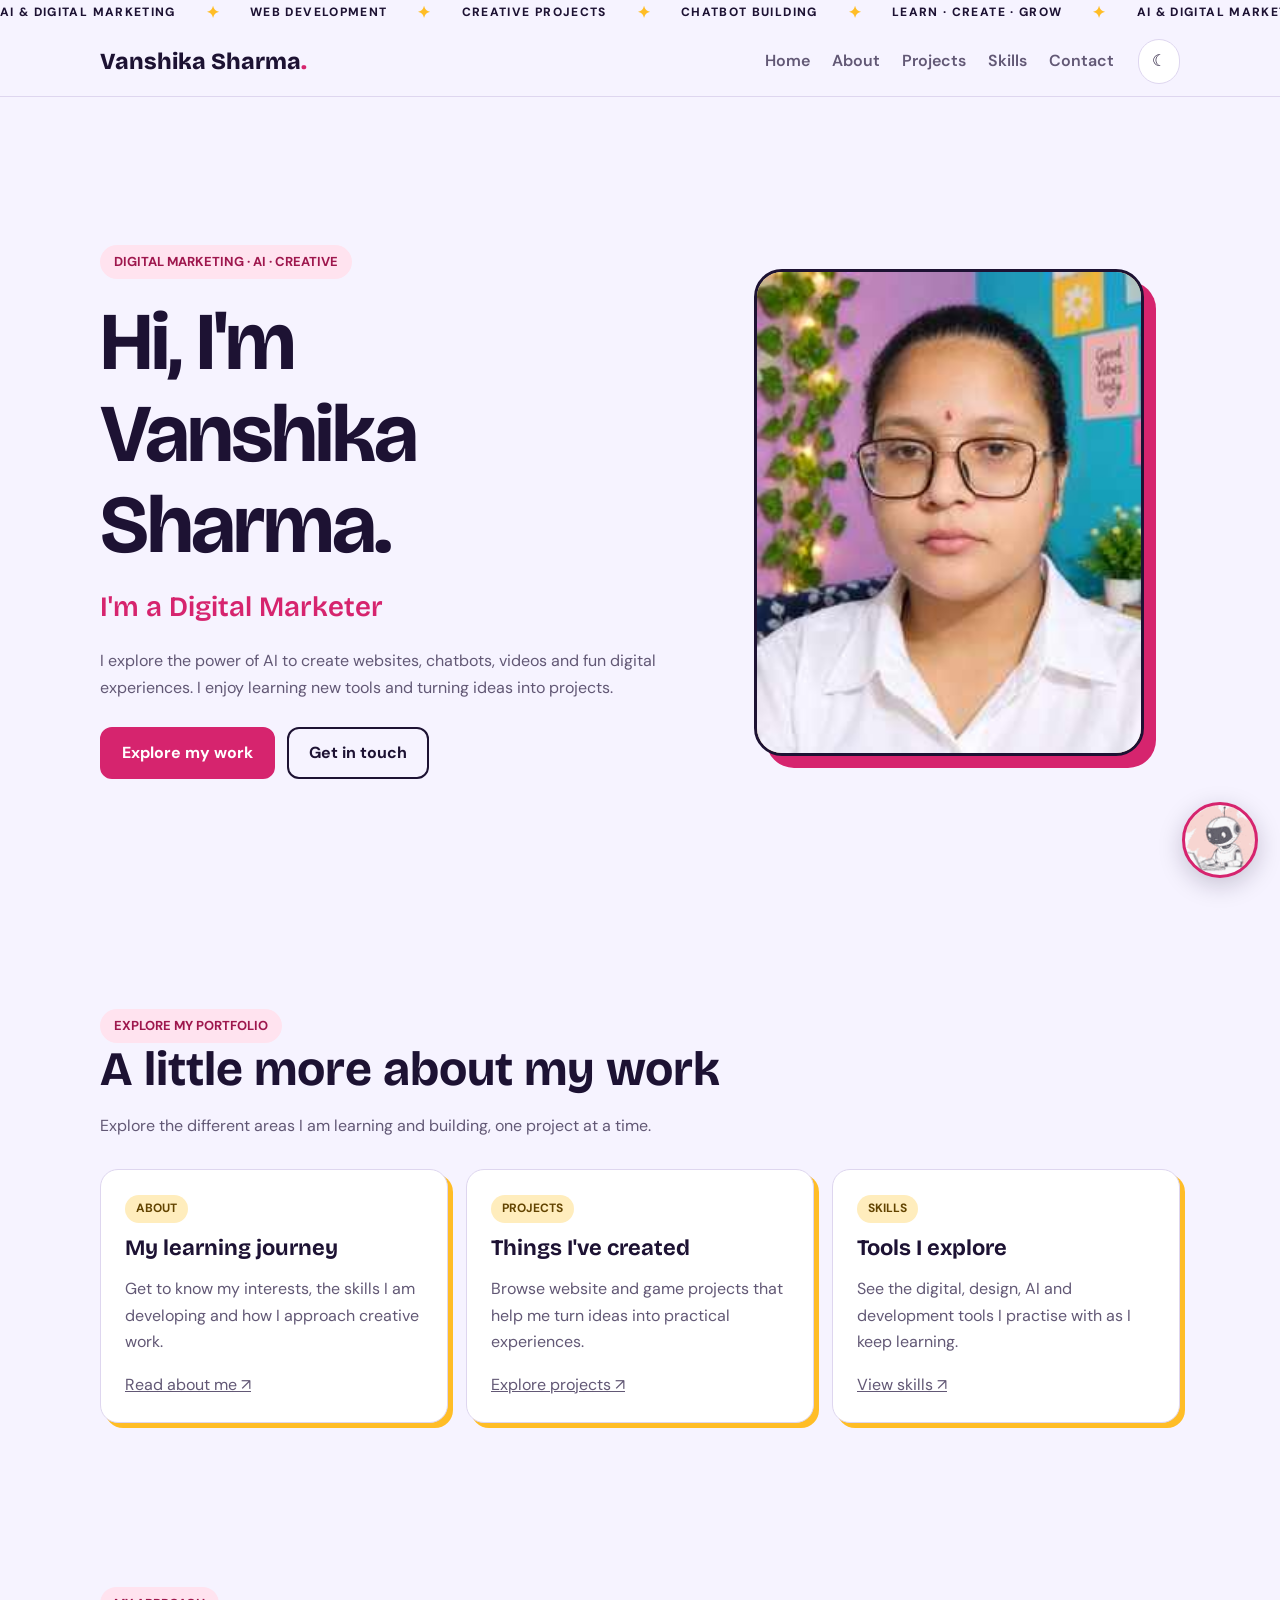
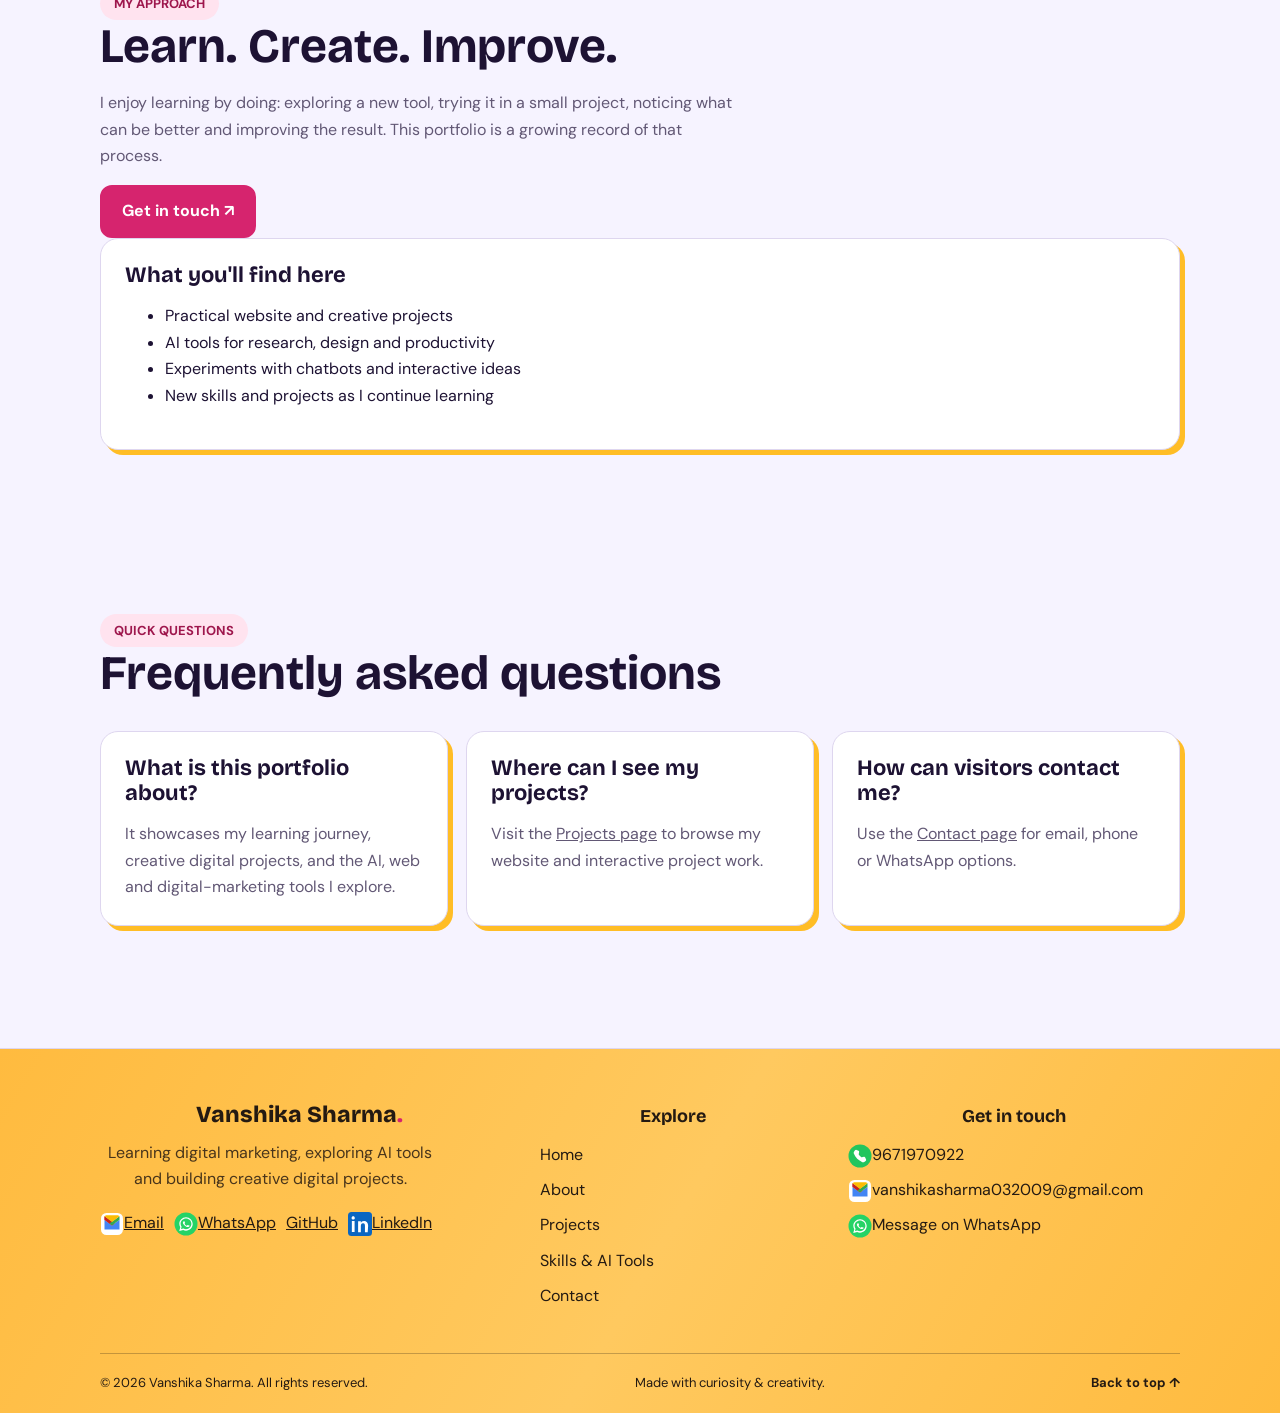
==== commit 320367e9: "Use official LinkedIn logo in portfolio" ====
--- a/index.html
+++ b/index.html
@@ -125,7 +125,7 @@
 <section class="extra-section"><div class="wrap"><div class="section-head"><span class="eyebrow">EXPLORE MY PORTFOLIO</span><h2>A little more about my work</h2><p class="muted">Explore the different areas I am learning and building, one project at a time.</p></div><div class="cards"><article class="card"><span class="tag">ABOUT</span><h3>My learning journey</h3><p>Get to know my interests, the skills I am developing and how I approach creative work.</p><p><a class="text-link" href="about.html">Read about me ↗</a></p></article><article class="card"><span class="tag">PROJECTS</span><h3>Things I've created</h3><p>Browse website and game projects that help me turn ideas into practical experiences.</p><p><a class="text-link" href="projects.html">Explore projects ↗</a></p></article><article class="card"><span class="tag">SKILLS</span><h3>Tools I explore</h3><p>See the digital, design, AI and development tools I practise with as I keep learning.</p><p><a class="text-link" href="skills.html">View skills ↗</a></p></article></div></div></section>
 <section class="extra-section soft-section"><div class="wrap split-section"><div><span class="eyebrow">MY APPROACH</span><h2>Learn. Create. Improve.</h2><p class="muted">I enjoy learning by doing: exploring a new tool, trying it in a small project, noticing what can be better and improving the result. This portfolio is a growing record of that process.</p><a class="btn primary" href="contact.html">Get in touch ↗</a></div><div class="card"><h3>What you'll find here</h3><ul class="feature-list"><li>Practical website and creative projects</li><li>AI tools for research, design and productivity</li><li>Experiments with chatbots and interactive ideas</li><li>New skills and projects as I continue learning</li></ul></div></div></section>
 <section class="extra-section" id="faq"><div class="wrap"><div class="section-head"><span class="eyebrow">QUICK QUESTIONS</span><h2>Frequently asked questions</h2></div><div class="cards"><article class="card"><h3>What is this portfolio about?</h3><p>It showcases my learning journey, creative digital projects, and the AI, web and digital-marketing tools I explore.</p></article><article class="card"><h3>Where can I see my projects?</h3><p>Visit the <a href="projects.html">Projects page</a> to browse my website and interactive project work.</p></article><article class="card"><h3>How can visitors contact me?</h3><p>Use the <a href="contact.html">Contact page</a> for email, phone or WhatsApp options.</p></article></div></div></section>
-</main><footer class="site-footer"><div class="wrap footer-grid"><div class="footer-brand"><a class="logo" href="index.html">Vanshika Sharma<span style="color:var(--accent)">.</span></a><p>Learning digital marketing, exploring AI tools and building creative digital projects.</p><div class="footer-social"><a href="mailto:vanshikasharma032009@gmail.com"><svg class="footer-contact-icon app-icon" viewBox="0 0 48 48" aria-hidden="true"><rect x="2" y="2" width="44" height="44" rx="11" fill="#fff"/><path fill="#4285F4" d="M9 15.5 24 27l15-11.5V35H9z"/><path fill="#EA4335" d="M9 15.5 24 27l5.2-4L9 8.5z"/><path fill="#C5221F" d="M9 15.5 24 27l5.2-4L9 8.5z"/><path fill="#34A853" d="M39 15.5 24 27l-5.2-4L39 8.5z"/><path fill="#FBBC04" d="M9 8.5 24 20l15-11.5-3-2.2H12z"/></svg>Email</a><a href="https://wa.me/919671970922" target="_blank" rel="noopener"><svg class="footer-contact-icon app-icon" viewBox="0 0 48 48" aria-hidden="true"><circle cx="24" cy="24" r="23" fill="#25D366"/><path fill="#fff" d="M24 10.5c-7.4 0-13.4 5.9-13.4 13.2 0 2.5.7 4.8 2 6.8l-2.1 7.7 7.9-2.1c1.7.9 3.6 1.3 5.6 1.3 7.4 0 13.4-5.9 13.4-13.2S31.4 10.5 24 10.5Zm0 23.9c-1.8 0-3.5-.5-5-1.4l-.4-.2-4.6 1.2 1.2-4.4-.3-.5a10.7 10.7 0 0 1-1.7-5.4c0-5.9 4.9-10.7 10.8-10.7s10.8 4.8 10.8 10.7S30 34.4 24 34.4Z"/><path fill="#fff" d="M30 26.9c-.3-.2-1.9-.9-2.2-1-.3-.1-.5-.2-.7.2-.2.3-.8 1-1 1.2-.2.2-.4.2-.7.1-.3-.2-1.3-.5-2.5-1.6-.9-.8-1.5-1.8-1.7-2.1-.2-.3 0-.5.1-.7l.5-.6c.2-.2.2-.3.3-.6.1-.2 0-.4 0-.6-.1-.2-.7-1.7-1-2.3-.2-.6-.5-.5-.7-.5h-.6c-.2 0-.6.1-.9.4-.3.3-1.2 1.1-1.2 2.6s1.2 3 1.4 3.2c.2.2 2.3 3.5 5.6 4.8.8.3 1.4.5 1.9.6.8.2 1.5.2 2.1.1.7-.1 1.9-.8 2.2-1.5.3-.7.3-1.3.2-1.5-.1-.1-.3-.2-.6-.3Z"/></svg>WhatsApp</a><a href="https://github.com/vanshikasharma032009-cyber" target="_blank" rel="noopener">GitHub</a><a href="https://www.linkedin.com/in/vanshika-sharma-970307414/" target="_blank" rel="noopener noreferrer" aria-label="LinkedIn profile"><img src="https://cdn.simpleicons.org/linkedin/0A66C2" alt="LinkedIn" width="24" height="24" style="width:24px;height:24px;display:inline-block;object-fit:contain">LinkedIn</a></div></div><div><h3>Explore</h3><a href="index.html">Home</a><a href="about.html">About</a><a href="projects.html">Projects</a><a href="skills.html">Skills & AI Tools</a><a href="contact.html">Contact</a></div><div><h3>Get in touch</h3><a class="footer-contact-link" href="tel:+919671970922"><svg class="footer-contact-icon app-icon" viewBox="0 0 48 48" aria-hidden="true"><circle cx="24" cy="24" r="23" fill="#22C55E"/><path fill="#fff" d="M16.1 11.5c-.8 0-1.6.4-2.1 1.1l-2 2.8c-.8 1.1-.9 2.5-.4 3.8 3.1 7.8 9.3 14 17.1 17.1 1.3.5 2.7.4 3.8-.4l2.8-2c.9-.7 1.3-1.8.9-2.8l-1.8-4.2c-.4-.9-1.4-1.4-2.4-1.2l-4.1.8a2 2 0 0 1-1.8-.5l-4.1-4.1a2 2 0 0 1-.5-1.8l.8-4.1c.2-1-.3-2-1.2-2.4l-4.2-1.8c-.3-.2-.6-.3-.8-.3Z"/></svg>9671970922</a><a class="footer-contact-link" href="mailto:vanshikasharma032009@gmail.com"><svg class="footer-contact-icon app-icon" viewBox="0 0 48 48" aria-hidden="true"><rect x="2" y="2" width="44" height="44" rx="11" fill="#fff"/><path fill="#4285F4" d="M9 15.5 24 27l15-11.5V35H9z"/><path fill="#EA4335" d="M9 15.5 24 27l5.2-4L9 8.5z"/><path fill="#C5221F" d="M9 15.5 24 27l5.2-4L9 8.5z"/><path fill="#34A853" d="M39 15.5 24 27l-5.2-4L39 8.5z"/><path fill="#FBBC04" d="M9 8.5 24 20l15-11.5-3-2.2H12z"/></svg>vanshikasharma032009@gmail.com</a><a class="footer-contact-link" href="https://wa.me/919671970922" target="_blank" rel="noopener"><svg class="footer-contact-icon app-icon" viewBox="0 0 48 48" aria-hidden="true"><circle cx="24" cy="24" r="23" fill="#25D366"/><path fill="#fff" d="M24 10.5c-7.4 0-13.4 5.9-13.4 13.2 0 2.5.7 4.8 2 6.8l-2.1 7.7 7.9-2.1c1.7.9 3.6 1.3 5.6 1.3 7.4 0 13.4-5.9 13.4-13.2S31.4 10.5 24 10.5Zm0 23.9c-1.8 0-3.5-.5-5-1.4l-.4-.2-4.6 1.2 1.2-4.4-.3-.5a10.7 10.7 0 0 1-1.7-5.4c0-5.9 4.9-10.7 10.8-10.7s10.8 4.8 10.8 10.7S30 34.4 24 34.4Z"/><path fill="#fff" d="M30 26.9c-.3-.2-1.9-.9-2.2-1-.3-.1-.5-.2-.7.2-.2.3-.8 1-1 1.2-.2.2-.4.2-.7.1-.3-.2-1.3-.5-2.5-1.6-.9-.8-1.5-1.8-1.7-2.1-.2-.3 0-.5.1-.7l.5-.6c.2-.2.2-.3.3-.6.1-.2 0-.4 0-.6-.1-.2-.7-1.7-1-2.3-.2-.6-.5-.5-.7-.5h-.6c-.2 0-.6.1-.9.4-.3.3-1.2 1.1-1.2 2.6s1.2 3 1.4 3.2c.2.2 2.3 3.5 5.6 4.8.8.3 1.4.5 1.9.6.8.2 1.5.2 2.1.1.7-.1 1.9-.8 2.2-1.5.3-.7.3-1.3.2-1.5-.1-.1-.3-.2-.6-.3Z"/></svg>Message on WhatsApp</a></div></div><div class="wrap footer-bottom"><span>© <span id="year"></span> Vanshika Sharma. All rights reserved.</span><span>Made with curiosity & creativity.</span><a href="#top">Back to top ↑</a></div></footer><script>
+</main><footer class="site-footer"><div class="wrap footer-grid"><div class="footer-brand"><a class="logo" href="index.html">Vanshika Sharma<span style="color:var(--accent)">.</span></a><p>Learning digital marketing, exploring AI tools and building creative digital projects.</p><div class="footer-social"><a href="mailto:vanshikasharma032009@gmail.com"><svg class="footer-contact-icon app-icon" viewBox="0 0 48 48" aria-hidden="true"><rect x="2" y="2" width="44" height="44" rx="11" fill="#fff"/><path fill="#4285F4" d="M9 15.5 24 27l15-11.5V35H9z"/><path fill="#EA4335" d="M9 15.5 24 27l5.2-4L9 8.5z"/><path fill="#C5221F" d="M9 15.5 24 27l5.2-4L9 8.5z"/><path fill="#34A853" d="M39 15.5 24 27l-5.2-4L39 8.5z"/><path fill="#FBBC04" d="M9 8.5 24 20l15-11.5-3-2.2H12z"/></svg>Email</a><a href="https://wa.me/919671970922" target="_blank" rel="noopener"><svg class="footer-contact-icon app-icon" viewBox="0 0 48 48" aria-hidden="true"><circle cx="24" cy="24" r="23" fill="#25D366"/><path fill="#fff" d="M24 10.5c-7.4 0-13.4 5.9-13.4 13.2 0 2.5.7 4.8 2 6.8l-2.1 7.7 7.9-2.1c1.7.9 3.6 1.3 5.6 1.3 7.4 0 13.4-5.9 13.4-13.2S31.4 10.5 24 10.5Zm0 23.9c-1.8 0-3.5-.5-5-1.4l-.4-.2-4.6 1.2 1.2-4.4-.3-.5a10.7 10.7 0 0 1-1.7-5.4c0-5.9 4.9-10.7 10.8-10.7s10.8 4.8 10.8 10.7S30 34.4 24 34.4Z"/><path fill="#fff" d="M30 26.9c-.3-.2-1.9-.9-2.2-1-.3-.1-.5-.2-.7.2-.2.3-.8 1-1 1.2-.2.2-.4.2-.7.1-.3-.2-1.3-.5-2.5-1.6-.9-.8-1.5-1.8-1.7-2.1-.2-.3 0-.5.1-.7l.5-.6c.2-.2.2-.3.3-.6.1-.2 0-.4 0-.6-.1-.2-.7-1.7-1-2.3-.2-.6-.5-.5-.7-.5h-.6c-.2 0-.6.1-.9.4-.3.3-1.2 1.1-1.2 2.6s1.2 3 1.4 3.2c.2.2 2.3 3.5 5.6 4.8.8.3 1.4.5 1.9.6.8.2 1.5.2 2.1.1.7-.1 1.9-.8 2.2-1.5.3-.7.3-1.3.2-1.5-.1-.1-.3-.2-.6-.3Z"/></svg>WhatsApp</a><a href="https://github.com/vanshikasharma032009-cyber" target="_blank" rel="noopener">GitHub</a><a href="https://www.linkedin.com/in/vanshika-sharma-970307414/" target="_blank" rel="noopener noreferrer" aria-label="LinkedIn profile"><svg class="app-icon" viewBox="0 0 48 48" role="img" aria-label="LinkedIn"><rect width="48" height="48" rx="7" fill="#0A66C2"/><path fill="#fff" d="M13.2 18.1H7.7v22h5.5zm-2.8-2.9c1.8 0 3.2-1.5 3.2-3.3s-1.4-3.2-3.2-3.2-3.2 1.4-3.2 3.2 1.4 3.3 3.2 3.3M40.3 27.5c0-6.6-3.5-9.7-8.2-9.7-3.8 0-5.5 2.1-6.4 3.6v-3.1h-5.5v22h5.5V28.4c0-3.1.6-6.1 4.4-6.1s3.8 3.6 3.8 6.3v11.7h5.5z"/></svg>LinkedIn</a></div></div><div><h3>Explore</h3><a href="index.html">Home</a><a href="about.html">About</a><a href="projects.html">Projects</a><a href="skills.html">Skills & AI Tools</a><a href="contact.html">Contact</a></div><div><h3>Get in touch</h3><a class="footer-contact-link" href="tel:+919671970922"><svg class="footer-contact-icon app-icon" viewBox="0 0 48 48" aria-hidden="true"><circle cx="24" cy="24" r="23" fill="#22C55E"/><path fill="#fff" d="M16.1 11.5c-.8 0-1.6.4-2.1 1.1l-2 2.8c-.8 1.1-.9 2.5-.4 3.8 3.1 7.8 9.3 14 17.1 17.1 1.3.5 2.7.4 3.8-.4l2.8-2c.9-.7 1.3-1.8.9-2.8l-1.8-4.2c-.4-.9-1.4-1.4-2.4-1.2l-4.1.8a2 2 0 0 1-1.8-.5l-4.1-4.1a2 2 0 0 1-.5-1.8l.8-4.1c.2-1-.3-2-1.2-2.4l-4.2-1.8c-.3-.2-.6-.3-.8-.3Z"/></svg>9671970922</a><a class="footer-contact-link" href="mailto:vanshikasharma032009@gmail.com"><svg class="footer-contact-icon app-icon" viewBox="0 0 48 48" aria-hidden="true"><rect x="2" y="2" width="44" height="44" rx="11" fill="#fff"/><path fill="#4285F4" d="M9 15.5 24 27l15-11.5V35H9z"/><path fill="#EA4335" d="M9 15.5 24 27l5.2-4L9 8.5z"/><path fill="#C5221F" d="M9 15.5 24 27l5.2-4L9 8.5z"/><path fill="#34A853" d="M39 15.5 24 27l-5.2-4L39 8.5z"/><path fill="#FBBC04" d="M9 8.5 24 20l15-11.5-3-2.2H12z"/></svg>vanshikasharma032009@gmail.com</a><a class="footer-contact-link" href="https://wa.me/919671970922" target="_blank" rel="noopener"><svg class="footer-contact-icon app-icon" viewBox="0 0 48 48" aria-hidden="true"><circle cx="24" cy="24" r="23" fill="#25D366"/><path fill="#fff" d="M24 10.5c-7.4 0-13.4 5.9-13.4 13.2 0 2.5.7 4.8 2 6.8l-2.1 7.7 7.9-2.1c1.7.9 3.6 1.3 5.6 1.3 7.4 0 13.4-5.9 13.4-13.2S31.4 10.5 24 10.5Zm0 23.9c-1.8 0-3.5-.5-5-1.4l-.4-.2-4.6 1.2 1.2-4.4-.3-.5a10.7 10.7 0 0 1-1.7-5.4c0-5.9 4.9-10.7 10.8-10.7s10.8 4.8 10.8 10.7S30 34.4 24 34.4Z"/><path fill="#fff" d="M30 26.9c-.3-.2-1.9-.9-2.2-1-.3-.1-.5-.2-.7.2-.2.3-.8 1-1 1.2-.2.2-.4.2-.7.1-.3-.2-1.3-.5-2.5-1.6-.9-.8-1.5-1.8-1.7-2.1-.2-.3 0-.5.1-.7l.5-.6c.2-.2.2-.3.3-.6.1-.2 0-.4 0-.6-.1-.2-.7-1.7-1-2.3-.2-.6-.5-.5-.7-.5h-.6c-.2 0-.6.1-.9.4-.3.3-1.2 1.1-1.2 2.6s1.2 3 1.4 3.2c.2.2 2.3 3.5 5.6 4.8.8.3 1.4.5 1.9.6.8.2 1.5.2 2.1.1.7-.1 1.9-.8 2.2-1.5.3-.7.3-1.3.2-1.5-.1-.1-.3-.2-.6-.3Z"/></svg>Message on WhatsApp</a></div></div><div class="wrap footer-bottom"><span>© <span id="year"></span> Vanshika Sharma. All rights reserved.</span><span>Made with curiosity & creativity.</span><a href="#top">Back to top ↑</a></div></footer><script>
   const words=["Digital Marketer","AI Content Creator","Website Builder","Chatbot Maker"];
   let wi=0,ci=0,del=false;const typed=document.getElementById("type");
   function typeLoop(){const word=words[wi];ci+=del?-1:1;typed.textContent=word.slice(0,ci);let delay=del?45:90;if(!del&&ci===word.length){del=true;delay=1300}else if(del&&ci===0){del=false;wi=(wi+1)%words.length;delay=250}setTimeout(typeLoop,delay)}
@@ -176,7 +176,7 @@
 
 
 <script type="application/ld+json">
-{"@context":"https://schema.org","@type":"Person","name":"Vanshika Sharma","url":"https://my-portfolio-flame-six-29.vercel.app/","image":"https://my-portfolio-flame-six-29.vercel.app/images/vanshika.jpg","jobTitle":"Aspiring AI Web Developer and Digital Marketer","address":{"@type":"PostalAddress","addressLocality":"Kaithal","addressRegion":"Haryana","addressCountry":"IN"},"sameAs":["https://github.com/vanshikasharma032009-cyber"]}
+{"@context":"https://schema.org","@type":"Person","name":"Vanshika Sharma","url":"https://my-portfolio-flame-six-29.vercel.app/","image":"https://my-portfolio-flame-six-29.vercel.app/images/vanshika.jpg","jobTitle":"Aspiring AI Web Developer and Digital Marketer","address":{"@type":"PostalAddress","addressLocality":"Kaithal","addressRegion":"Haryana","addressCountry":"IN"},"sameAs":["https://github.com/vanshikasharma032009-cyber","https://www.linkedin.com/in/vanshika-sharma-970307414/"]}
 </script>
 <script type="application/ld+json">
 {"@context":"https://schema.org","@type":"FAQPage","mainEntity":[{"@type":"Question","name":"What is this portfolio about?","acceptedAnswer":{"@type":"Answer","text":"It showcases my learning journey, creative digital projects, and the AI, web and digital-marketing tools I explore."}},{"@type":"Question","name":"Where can I see my projects?","acceptedAnswer":{"@type":"Answer","text":"Visit the Projects page to browse my website and interactive project work."}},{"@type":"Question","name":"How can visitors contact me?","acceptedAnswer":{"@type":"Answer","text":"Use the Contact page for email, phone or WhatsApp options."}}]}
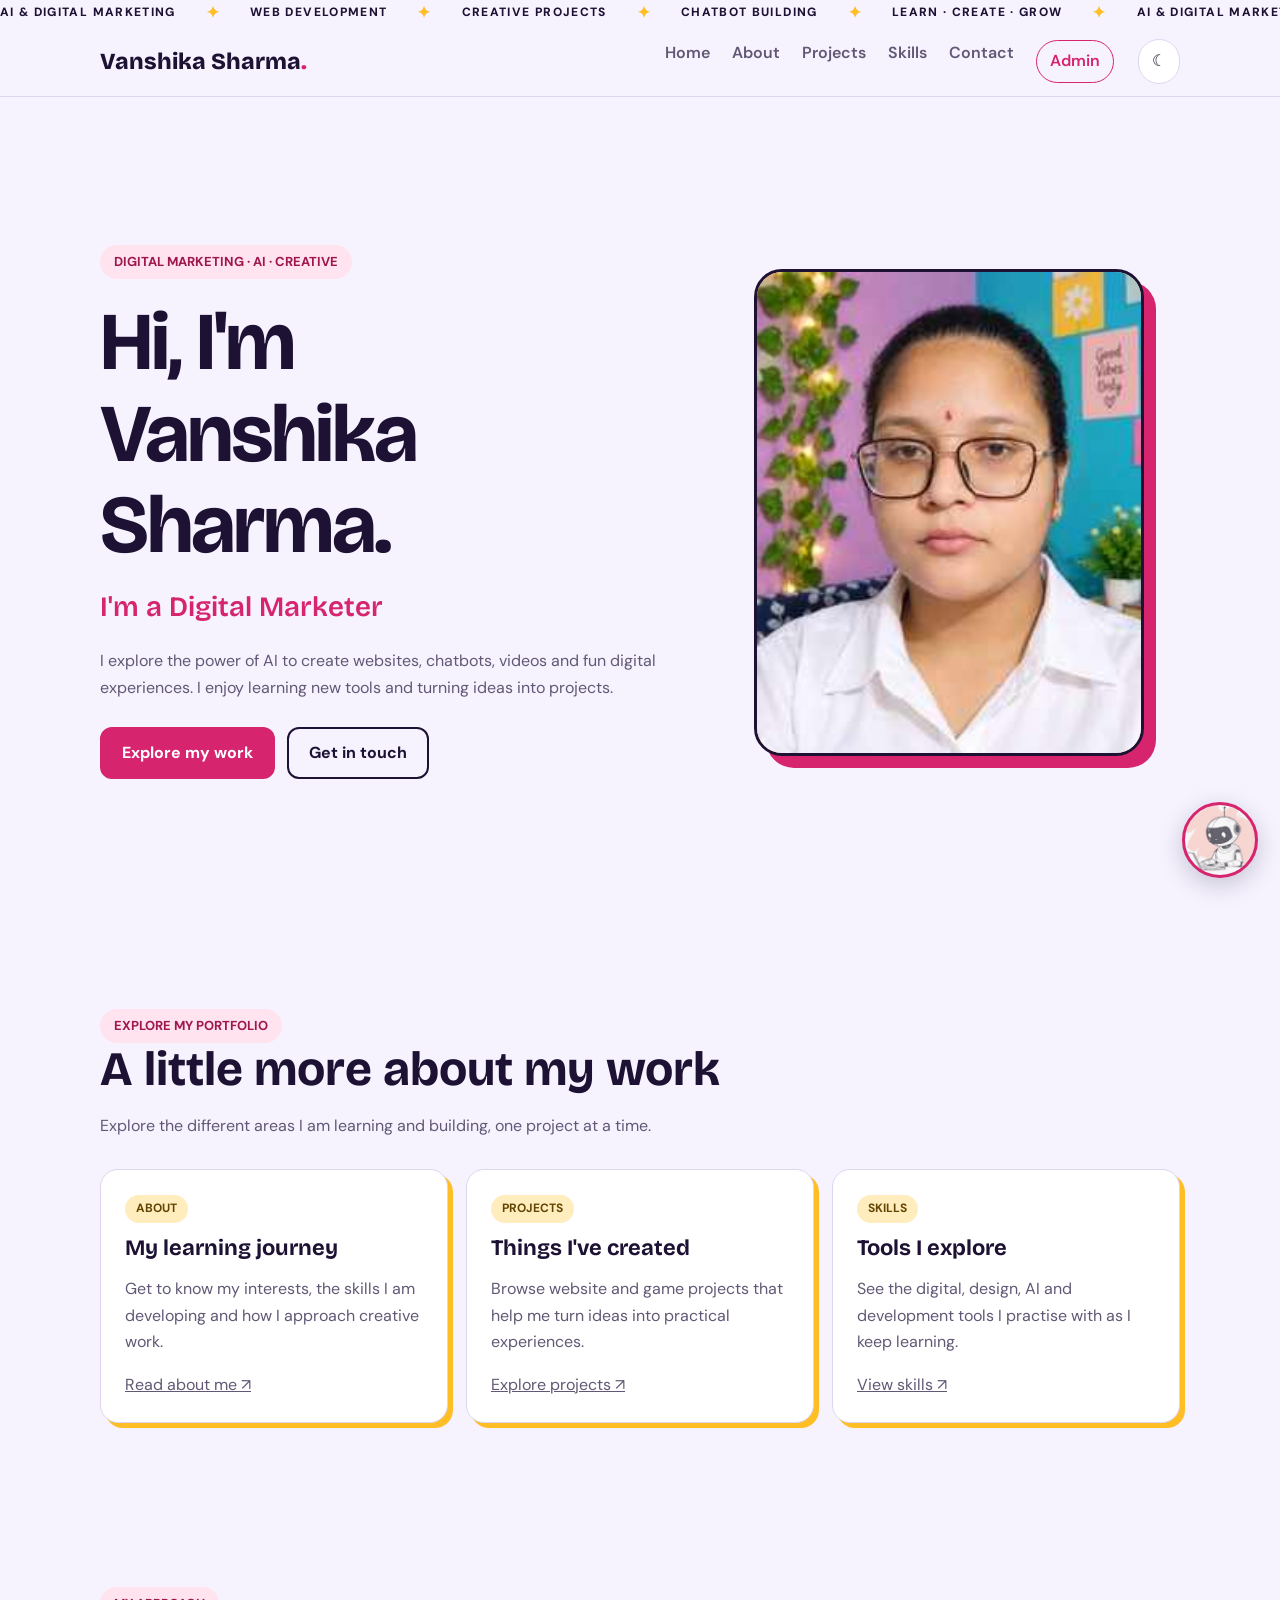
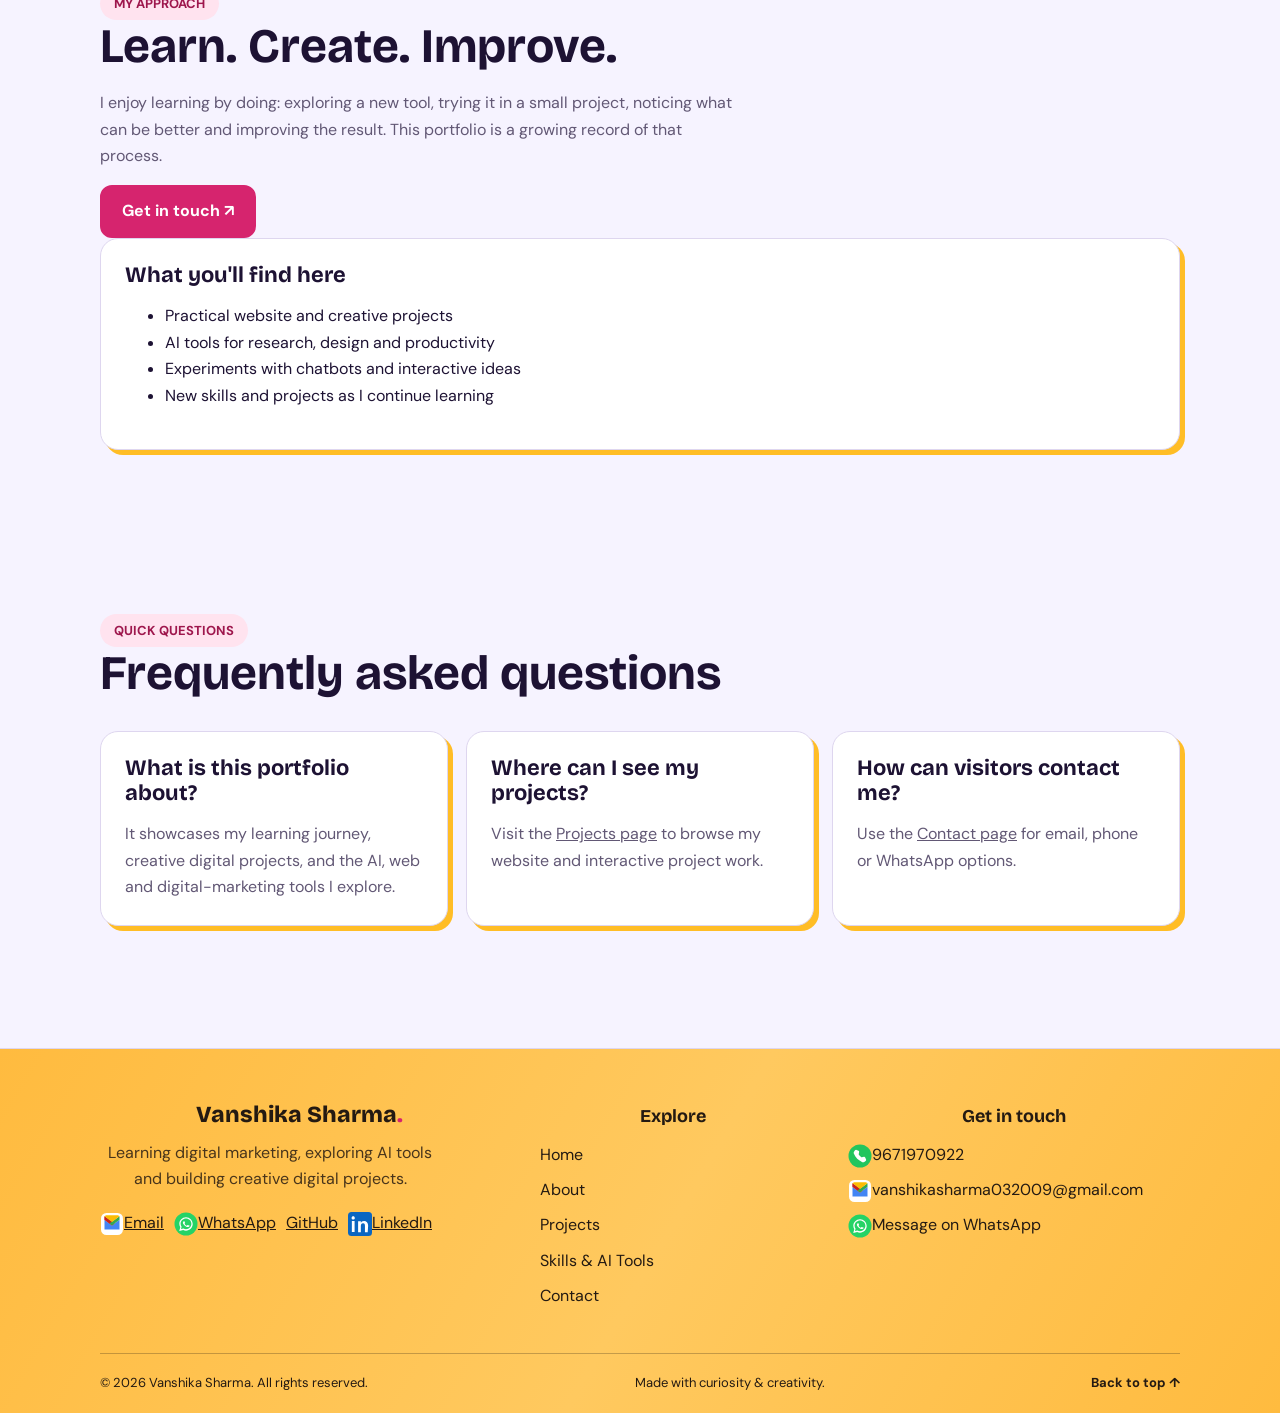
==== commit 3526b3cc: "Add Admin Panel navigation link" ====
--- a/index.html
+++ b/index.html
@@ -112,7 +112,7 @@
     .top-marquee .spark{color:#ffbd26;font-size:16px}
     @keyframes portfolio-marquee{to{transform:translateX(-50%)}}
     @media(prefers-reduced-motion:reduce){.top-marquee-track{animation:none}}
-</style></head><body><div class="top-marquee" aria-label="Portfolio highlights"><div class="top-marquee-track"><div class="top-marquee-group"><span>AI & DIGITAL MARKETING</span><span class="spark">✦</span><span>WEB DEVELOPMENT</span><span class="spark">✦</span><span>CREATIVE PROJECTS</span><span class="spark">✦</span><span>CHATBOT BUILDING</span><span class="spark">✦</span><span>LEARN · CREATE · GROW</span><span class="spark">✦</span></div><div class="top-marquee-group" aria-hidden="true"><span>AI & DIGITAL MARKETING</span><span class="spark">✦</span><span>WEB DEVELOPMENT</span><span class="spark">✦</span><span>CREATIVE PROJECTS</span><span class="spark">✦</span><span>CHATBOT BUILDING</span><span class="spark">✦</span><span>LEARN · CREATE · GROW</span><span class="spark">✦</span></div></div></div><header><nav class="wrap"><a class="logo" href="index.html">Vanshika Sharma<span style="color:var(--accent)">.</span></a><div class="navlinks"><a aria-current="page" href="index.html">Home</a><a  href="about.html">About</a><a  href="projects.html">Projects</a><a  href="skills.html">Skills</a><a  href="contact.html">Contact</a></div><button id="theme" type="button" aria-label="Toggle color theme">☾</button></nav></header><main class="page-main" id="top"><section class="hero wrap" id="home">
+</style><style>.admin-nav-link{border:1px solid var(--accent);border-radius:999px;padding:7px 13px;color:var(--accent)!important;font-weight:700}.admin-nav-link:hover{background:var(--accent);color:#fff!important}</style></head><body><div class="top-marquee" aria-label="Portfolio highlights"><div class="top-marquee-track"><div class="top-marquee-group"><span>AI & DIGITAL MARKETING</span><span class="spark">✦</span><span>WEB DEVELOPMENT</span><span class="spark">✦</span><span>CREATIVE PROJECTS</span><span class="spark">✦</span><span>CHATBOT BUILDING</span><span class="spark">✦</span><span>LEARN · CREATE · GROW</span><span class="spark">✦</span></div><div class="top-marquee-group" aria-hidden="true"><span>AI & DIGITAL MARKETING</span><span class="spark">✦</span><span>WEB DEVELOPMENT</span><span class="spark">✦</span><span>CREATIVE PROJECTS</span><span class="spark">✦</span><span>CHATBOT BUILDING</span><span class="spark">✦</span><span>LEARN · CREATE · GROW</span><span class="spark">✦</span></div></div></div><header><nav class="wrap"><a class="logo" href="index.html">Vanshika Sharma<span style="color:var(--accent)">.</span></a><div class="navlinks"><a aria-current="page" href="index.html">Home</a><a  href="about.html">About</a><a  href="projects.html">Projects</a><a  href="skills.html">Skills</a><a  href="contact.html">Contact</a><a href="admin.html" class="admin-nav-link">Admin</a></div><button id="theme" type="button" aria-label="Toggle color theme">☾</button></nav></header><main class="page-main" id="top"><section class="hero wrap" id="home">
     <div>
       <span class="eyebrow">DIGITAL MARKETING · AI · CREATIVE</span>
       <h1>Hi, I'm<br>Vanshika Sharma.</h1>
